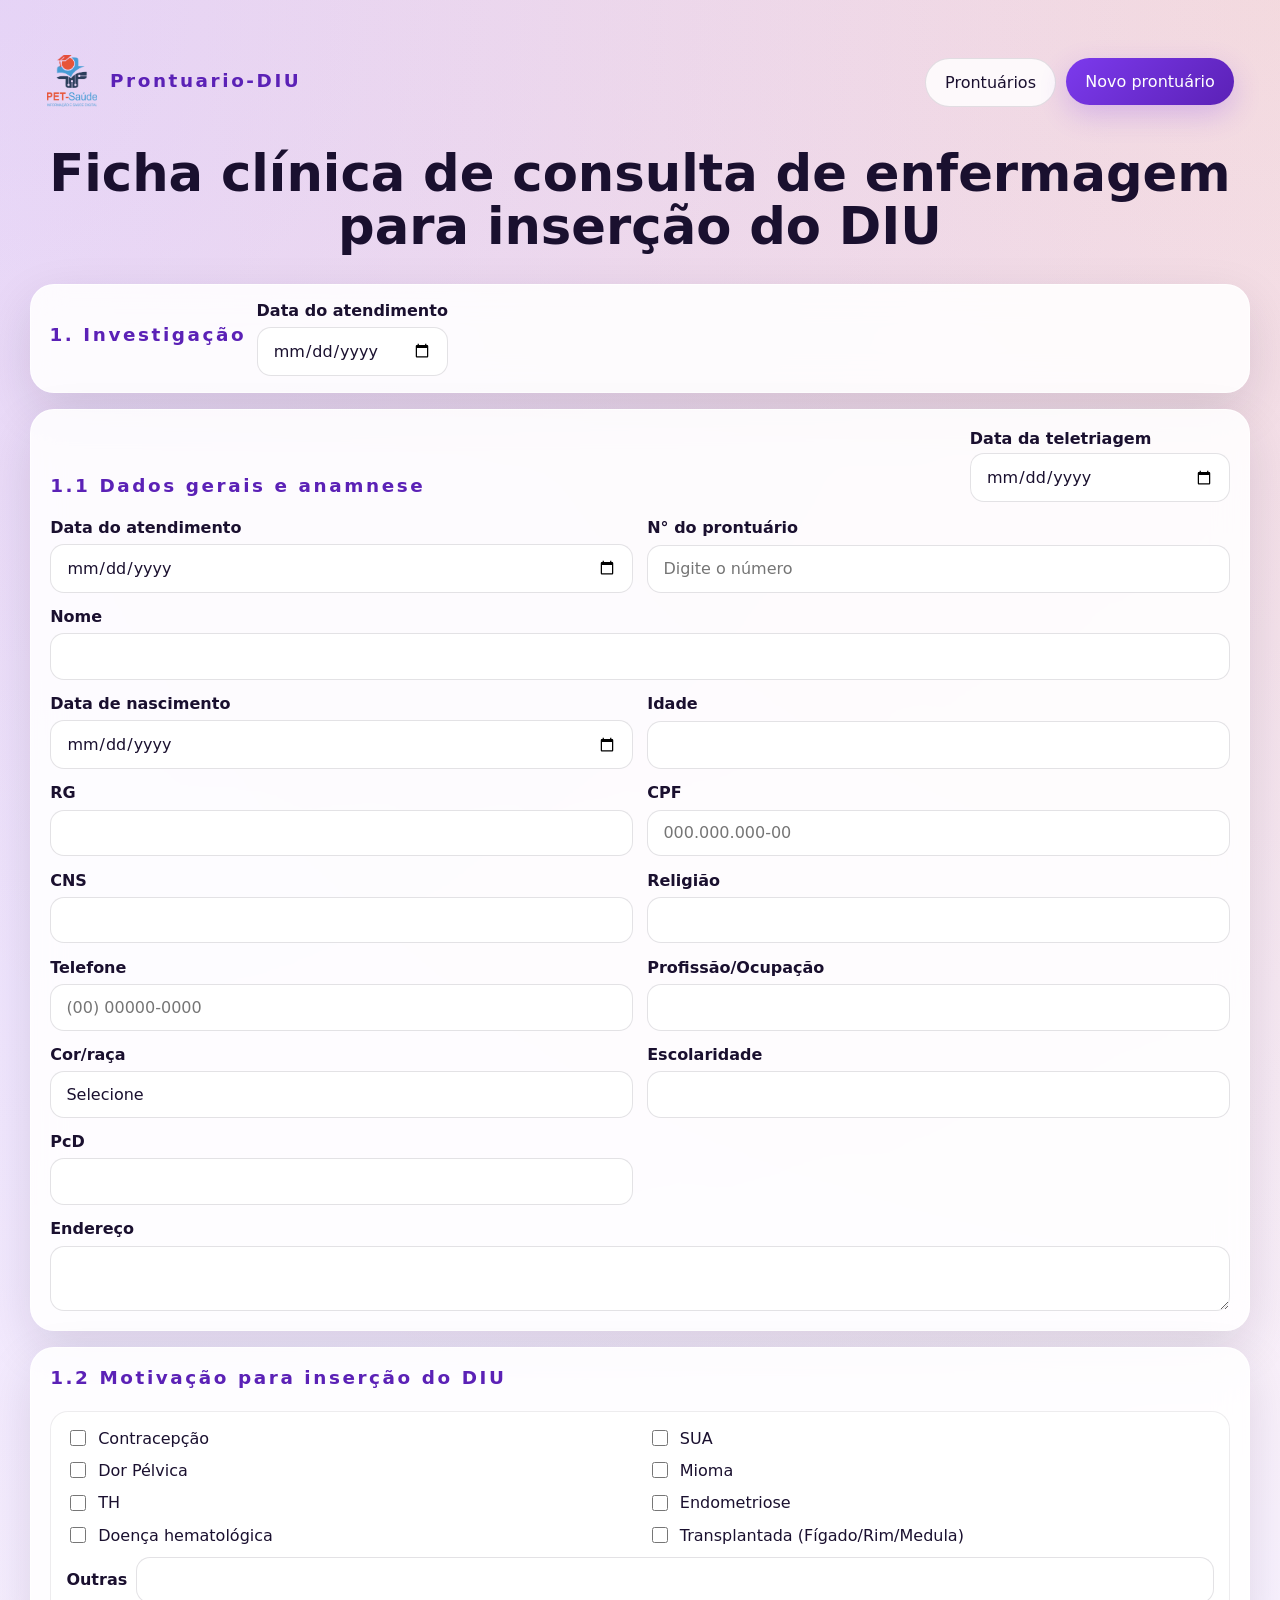
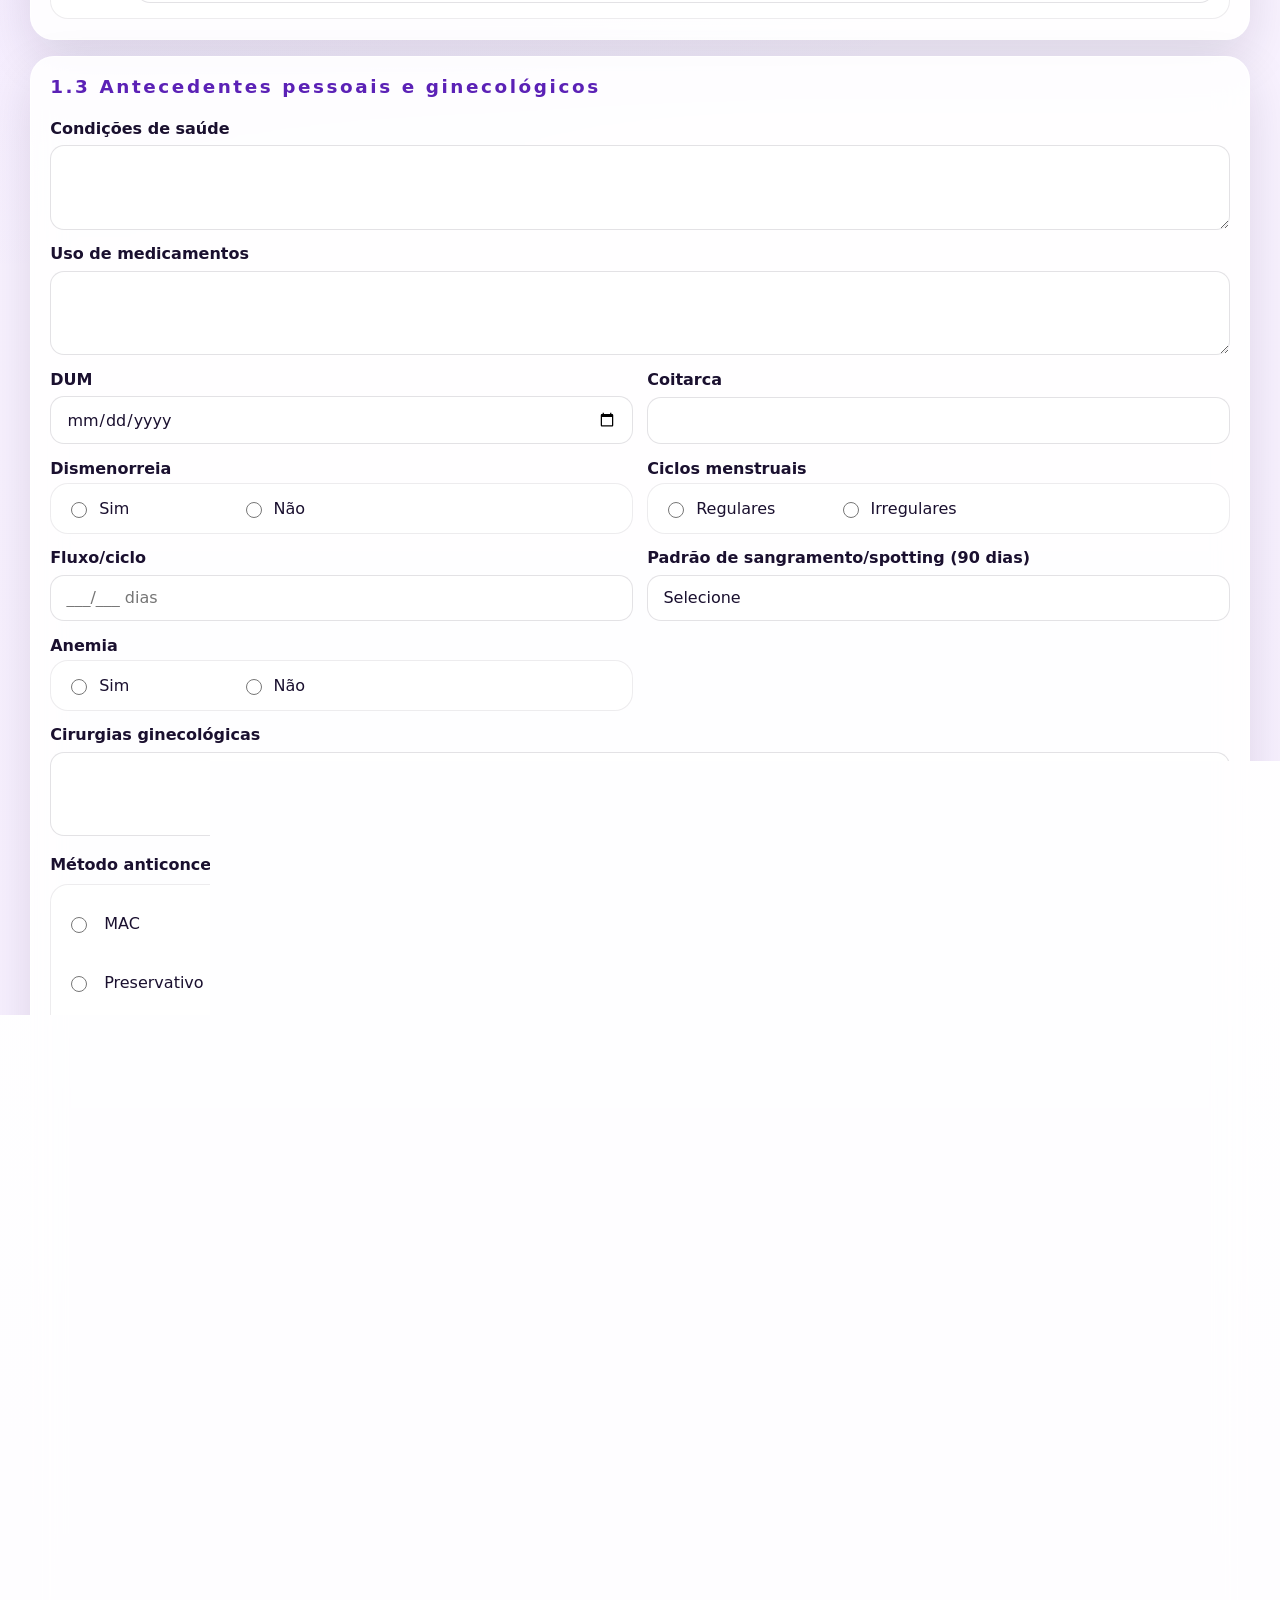
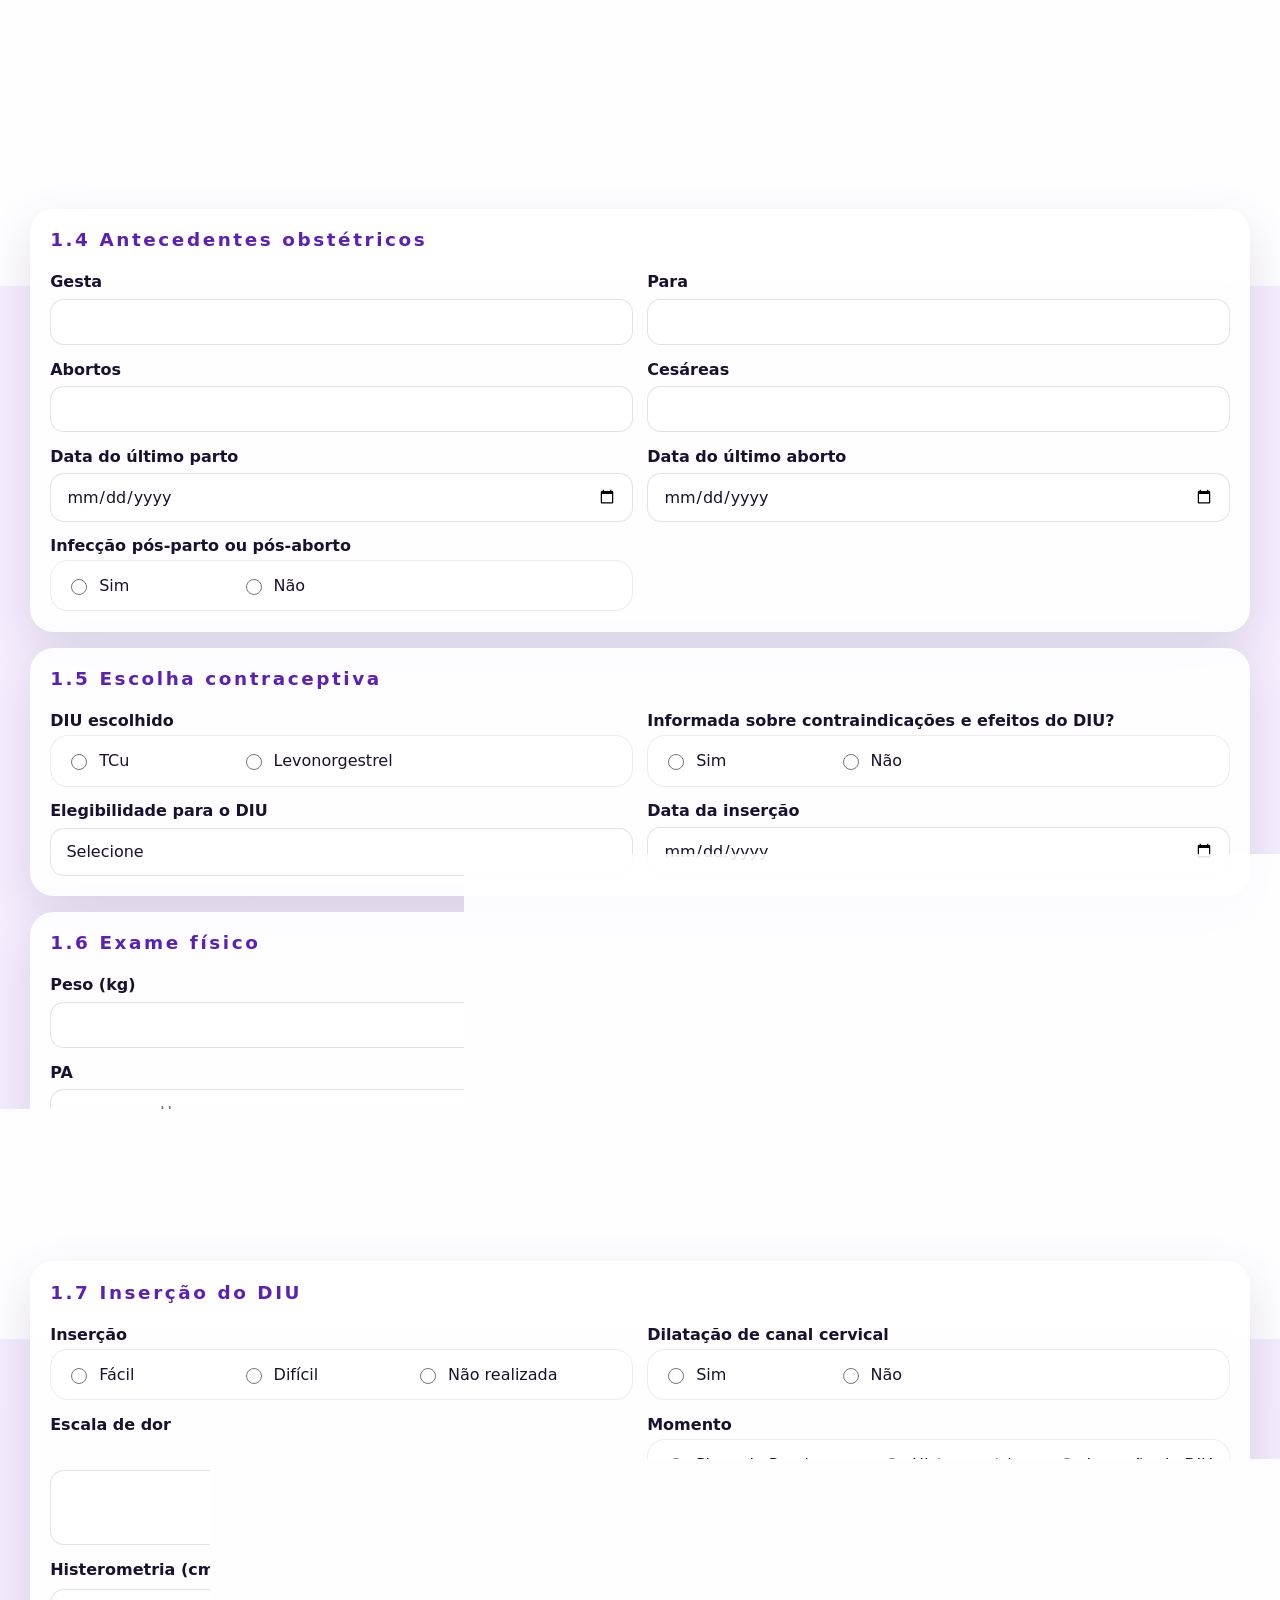
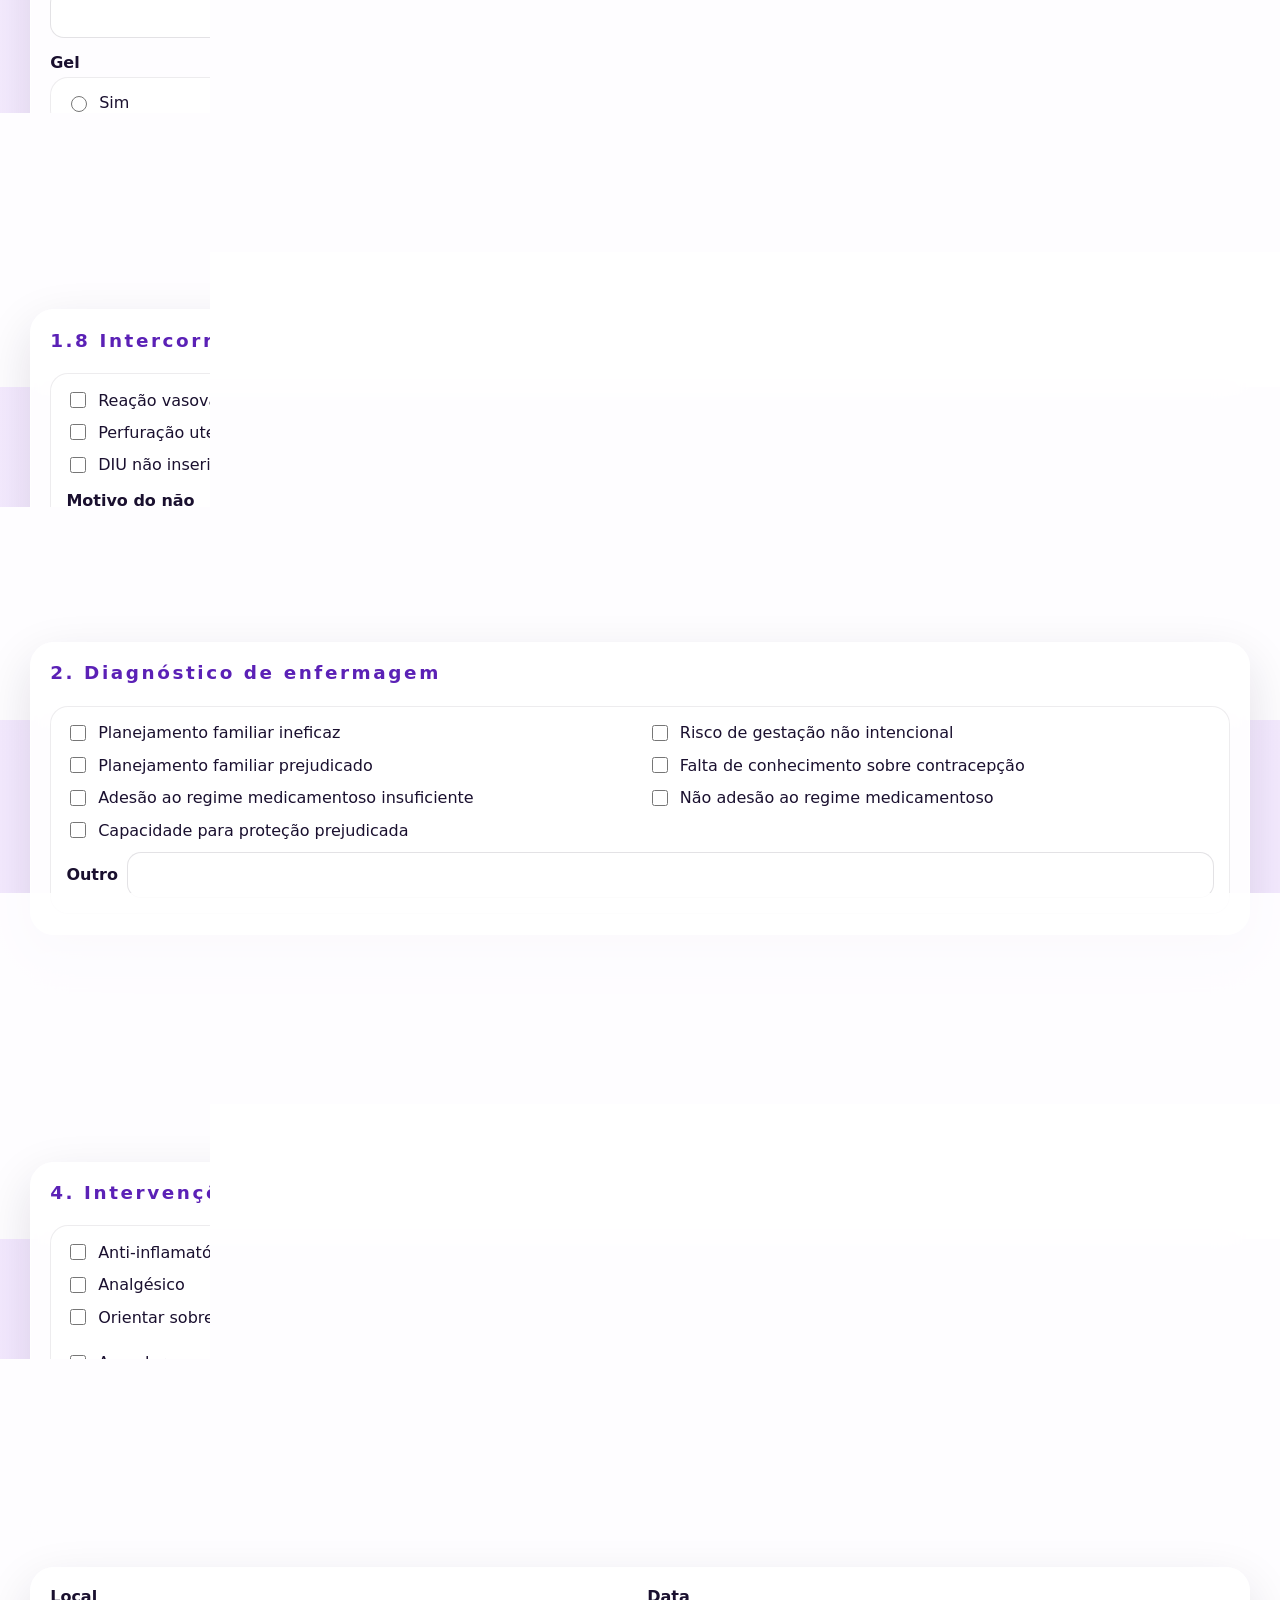
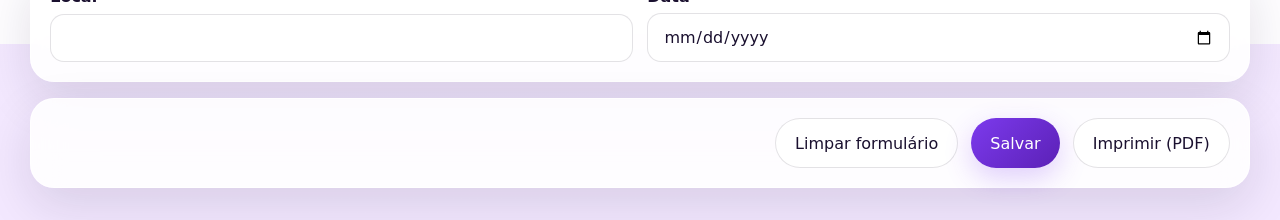
==== index.html @ 95ce276d "ok" ====
<!DOCTYPE html>
<html lang="pt-BR">
<head>
  <meta charset="UTF-8" />
  <meta name="viewport" content="width=device-width, initial-scale=1.0" />
  <meta name="theme-color" content="#7c3aed" />
  <meta name="description" content="PWA para preenchimento da ficha clínica de consulta de enfermagem para inserção do DIU." />
  <link rel="manifest" href="manifest.webmanifest" />
  <link rel="icon" href="icons/icon.png" type="image/png" />
  <link rel="apple-touch-icon" href="icons/icon.png" />
  <link rel="stylesheet" href="styles.css" />
  <title>Prontuario-DIU</title>
</head>
<body>
  <div class="app-shell">
    
    <header class="hero" style="display: block; width: 100%; padding: 2rem 1rem;">
      <div style="display: flex; justify-content: space-between; align-items: center; width: 100%; margin-bottom: 2.5rem;">
        <div style="display: flex; align-items: center; gap: 12px;">
          <img src="icons/LOGO.png" alt="Logo Prontuario-DIU" style="width: 52px; height: 52px; object-fit: contain;" />
          <p class="eyebrow" style="margin: 0;">Prontuario-DIU</p>
        </div>
        <div class="hero-actions utility-actions" style="margin: 0; display: flex; gap: 10px;">
          <a href="records.html" class="secondary" id="recordsBtn">Prontuários</a>
          <button type="button" class="primary" id="newRecordBtn">Novo prontuário</button>
        </div>
      </div>
      
      <h1 style="text-align: center; margin: 0; width: 100%; max-width: none;">Ficha clínica de consulta de enfermagem para inserção do DIU</h1>
    </header>

    <main class="content">
      <section id="formView" class="view">
        <section class="notice">
          <p class="section-kicker">1. Investigação</p>
          <label><strong>Data do atendimento</strong><input type="date" name="attendanceDate" /></label>
        </section>

        <form id="diuForm" class="record-form" autocomplete="off">
        <section class="card">
          <div class="section-head">
            <div>
              <p class="section-kicker">1.1 Dados gerais e anamnese</p>
              <h2></h2>
            </div>
            <div class="inline-field compact">
              <label for="teletriageDate"><strong>Data da teletriagem</strong></label>
              <input type="date" id="teletriageDate" name="teletriageDate" />
            </div>
          </div>

          <div class="grid two-cols">
            <label><strong>Data do atendimento</strong><input type="date" name="attendanceDate" /></label>
            <label><strong>N° do prontuário</strong><input type="text" name="recordNumber" inputmode="numeric" pattern="[0-9]*" placeholder="Digite o número" /></label>
            <label class="span-2"><strong>Nome</strong><input type="text" name="patientName" /></label>
            <label><strong>Data de nascimento</strong><input type="date" name="birthDate" /></label>
            <label><strong>Idade</strong><input type="number" name="age" min="0" /></label>
            <label><strong>RG</strong><input type="text" name="rg" inputmode="numeric" pattern="[0-9]*" /></label>
            <label><strong>CPF</strong><input type="text" name="cpf" inputmode="numeric" autocomplete="off" placeholder="000.000.000-00" /></label>
            <label><strong>CNS</strong><input type="text" name="cns" inputmode="numeric" pattern="[0-9]*" /></label>
            <label><strong>Religião</strong><input type="text" name="religion" /></label>
            <label><strong>Telefone</strong><input type="text" name="phone" inputmode="numeric" autocomplete="off" placeholder="(00) 00000-0000" /></label>
            <label><strong>Profissão/Ocupação</strong><input type="text" name="occupation" /></label>
            <label>
              <strong>Cor/raça</strong>
              <select name="race">
                <option value="">Selecione</option>
                <option value="Preta">Preta</option>
                <option value="Parda">Parda</option>
                <option value="Quilombola">Quilombola</option>
                <option value="Branca">Branca</option>
                <option value="Amarela">Amarela</option>
                <option value="Indígena">Indígena</option>
              </select>
            </label>
            <label><strong>Escolaridade</strong><input type="text" name="education" /></label>
            <label><strong>PcD</strong><input type="text" name="disability" /></label>
            <label class="span-2"><strong>Endereço</strong><textarea name="address" rows="2"></textarea></label>
          </div>
        </section>

        <section class="card">
          <div class="section-head">
            <div>
              <p class="section-kicker">1.2 Motivação para inserção do DIU</p>
              <h2></h2>
            </div>
          </div>
          <div class="check-grid">
            <label><input type="checkbox" name="motivation" value="Contracepção" /> Contracepção</label>
            <label><input type="checkbox" name="motivation" value="SUA" /> SUA</label>
            <label><input type="checkbox" name="motivation" value="Dor Pélvica" /> Dor Pélvica</label>
            <label><input type="checkbox" name="motivation" value="Mioma" /> Mioma</label>
            <label><input type="checkbox" name="motivation" value="TH" /> TH</label>
            <label><input type="checkbox" name="motivation" value="Endometriose" /> Endometriose</label>
            <label><input type="checkbox" name="motivation" value="Doença hematológica" /> Doença hematológica</label>
            <label><input type="checkbox" name="motivation" value="Transplantada" /> Transplantada (Fígado/Rim/Medula)</label>
            <label class="span-2 inline-field"><strong>Outras</strong><input type="text" name="motivationOther" /></label>
          </div>
        </section>

        <section class="card">
          <div class="section-head">
            <div>
              <p class="section-kicker">1.3 Antecedentes pessoais e ginecológicos</p>
              <h2></h2>
            </div>
          </div>

          <div class="grid two-cols">
            <label class="span-2"><strong>Condições de saúde</strong><textarea name="healthConditions" rows="3"></textarea></label>
            <label class="span-2"><strong>Uso de medicamentos</strong><textarea name="medications" rows="3"></textarea></label>
            <label><strong>DUM</strong><input type="date" name="dum" /></label>
            <label><strong>Coitarca</strong><input type="text" name="coitarca" /></label>
            
            <div>
              <strong style="display: block; margin-bottom: 5px;">Dismenorreia</strong>
              <div class="field-group">
                <label><input type="radio" name="dysmenorrhea" value="Sim" /> Sim</label>
                <label><input type="radio" name="dysmenorrhea" value="Não" /> Não</label>
              </div>
            </div>
            
            <div>
              <strong style="display: block; margin-bottom: 5px;">Ciclos menstruais</strong>
              <div class="field-group">
                <label><input type="radio" name="cycles" value="Regulares" /> Regulares</label>
                <label><input type="radio" name="cycles" value="Irregulares" /> Irregulares</label>
              </div>
            </div>
            
            <label><strong>Fluxo/ciclo</strong><input type="text" name="flowCycle" placeholder="___/___ dias" /></label>
            
            <label><strong>Padrão de sangramento/spotting (90 dias)</strong>
              <select name="bleedingPattern">
                <option value="">Selecione</option>
                <option>Amenorreia</option>
                <option>Sangramento infrequente (3 dias)</option>
                <option>Frequência normal (3 a 5 dias)</option>
                <option>Sangramento prolongado (ininterrupto – 14 dias)</option>
              </select>
            </label>
            
            <div>
              <strong style="display: block; margin-bottom: 5px;">Anemia</strong>
              <div class="field-group">
                <label><input type="radio" name="anemia" value="Sim" /> Sim</label>
                <label><input type="radio" name="anemia" value="Não" /> Não</label>
              </div>
            </div>
            
            <label class="span-2"><strong>Cirurgias ginecológicas</strong><textarea name="gynSurgeries" rows="3"></textarea></label>
          </div>

          <div class="grid two-cols spaced-top">
            
            <div class="span-2">
              <strong style="display: block; margin-bottom: 10px;">Método anticoncepcional atual</strong>
              <div class="field-group" style="display: flex; flex-direction: column; gap: 12px; align-items: flex-start;">
                
                <div style="display: flex; align-items: center; gap: 15px; width: 100%;">
                  <label style="display: flex; flex-direction: row; align-items: center; min-width: 150px; margin: 0;"><input type="radio" name="currentMethod" value="MAC" style="margin-right: 8px;" /> MAC</label>
                  <label class="inline-field small" style="margin: 0; display: flex; flex-direction: row; align-items: center; gap: 8px;"><strong>Qual</strong><input type="text" name="currentMethodWhich" /></label>
                </div>
                
                <div style="display: flex; align-items: center; gap: 15px; width: 100%;">
                  <label style="display: flex; flex-direction: row; align-items: center; min-width: 150px; margin: 0;"><input type="radio" name="currentMethod" value="Preservativo" style="margin-right: 8px;" /> Preservativo</label>
                  <label class="inline-field small" style="margin: 0; display: flex; flex-direction: row; align-items: center; gap: 8px;"><strong>Modo</strong><input type="text" name="condomMode" /></label>
                </div>
                
                <label style="display: flex; flex-direction: row; align-items: center; margin: 0;"><input type="radio" name="currentMethod" value="Injetável mensal" style="margin-right: 8px;" /> Injetável mensal</label>
                
                <label style="display: flex; flex-direction: row; align-items: center; margin: 0;"><input type="radio" name="currentMethod" value="Injetável trimestral" style="margin-right: 8px;" /> Injetável trimestral</label>
                
                <label style="display: flex; flex-direction: row; align-items: center; margin: 0;"><input type="radio" name="currentMethod" value="LAM" style="margin-right: 8px;" /> LAM</label>
                
                <div style="display: flex; align-items: center; gap: 15px; width: 100%; margin-top: 4px;">
                  <strong style="min-width: 150px;">Outro</strong>
                  <input type="text" name="currentMethodOther" style="max-width: 300px; flex: 1;" />
                </div>
              </div>
            </div>
            
            <div>
              <strong style="display: block; margin-bottom: 5px;">Parcerias sexuais recentes (3 meses)</strong>
              <div class="field-group">
                <label><input type="radio" name="recentPartners" value="Sim" /> Sim</label>
                <label><input type="radio" name="recentPartners" value="Não" /> Não</label>
              </div>
            </div>
            
            <div>
              <strong style="display: block; margin-bottom: 5px;">História de IST</strong>
              <div class="field-group">
                <label><input type="radio" name="stiHistory" value="Sim" /> Sim</label>
                <label><input type="radio" name="stiHistory" value="Não" /> Não</label>
              </div>
            </div>
            
            <div>
              <strong style="display: block; margin-bottom: 5px;">IST ativa</strong>
              <div class="field-group">
                <label><input type="radio" name="activeSti" value="Sim" /> Sim</label>
                <label><input type="radio" name="activeSti" value="Não" /> Não</label>
              </div>
            </div>
            
            <div>
              <strong style="display: block; margin-bottom: 5px;">Alto risco de IST</strong>
              <div class="field-group">
                <label><input type="radio" name="highStiRisk" value="Sim" /> Sim</label>
                <label><input type="radio" name="highStiRisk" value="Não" /> Não</label>
              </div>
            </div>
            
            <div>
              <strong style="display: block; margin-bottom: 5px;">HIV/AIDS</strong>
              <div class="field-group">
                <label><input type="radio" name="hiv" value="Sim" /> Sim</label>
                <label><input type="radio" name="hiv" value="Não" /> Não</label>
              </div>
            </div>
            
            <!-- Antirretroviral unificado em um único field-group -->
            <div class="span-2">
              <strong style="display: block; margin-bottom: 5px;">Antirretroviral</strong>
              <div class="field-group" style="display: flex; flex-direction: column; gap: 10px; align-items: flex-start;">
                <div style="display: flex; gap: 15px;">
                  <label><input type="radio" name="antiretroviral" value="Sim" /> Sim</label>
                  <label><input type="radio" name="antiretroviral" value="Não" /> Não</label>
                </div>
                <label style="width: 100%; margin: 0;">
                  <strong style="display: block; margin-bottom: 5px;">Se uso de antirretroviral, qual?</strong>
                  <input type="text" name="antiretroviralWhich" style="width: 100%;" />
                </label>
              </div>
            </div>
            
            <div>
              <strong style="display: block; margin-bottom: 5px;">DIPA nos últimos 3 meses</strong>
              <div class="field-group">
                <label><input type="radio" name="dipa" value="Sim" /> Sim</label>
                <label><input type="radio" name="dipa" value="Não" /> Não</label>
              </div>
            </div>
            
            <div>
              <strong style="display: block; margin-bottom: 5px;">Miomatose uterina volumosa</strong>
              <div class="field-group">
                <label><input type="radio" name="largeMyoma" value="Sim" /> Sim</label>
                <label><input type="radio" name="largeMyoma" value="Não" /> Não</label>
              </div>
            </div>
            
            <div>
              <strong style="display: block; margin-bottom: 5px;">Câncer cervical</strong>
              <div class="field-group">
                <label><input type="radio" name="cervicalCancer" value="Sim" /> Sim</label>
                <label><input type="radio" name="cervicalCancer" value="Não" /> Não</label>
              </div>
            </div>
            
            <label><strong>Última C.O.</strong><input type="date" name="lastCo" /></label>
          </div>
        </section>

        <section class="card">
          <div class="section-head">
            <div>
              <p class="section-kicker">1.4 Antecedentes obstétricos</p>
              <h2></h2>
            </div>
          </div>
          <div class="grid two-cols">
            <label><strong>Gesta</strong><input type="text" name="gesta" /></label>
            <label><strong>Para</strong><input type="text" name="para" /></label>
            <label><strong>Abortos</strong><input type="text" name="abortions" /></label>
            <label><strong>Cesáreas</strong><input type="text" name="cesareans" /></label>
            <label><strong>Data do último parto</strong><input type="date" name="lastBirthDate" /></label>
            <label><strong>Data do último aborto</strong><input type="date" name="lastAbortionDate" /></label>
            
            <div>
              <strong style="display: block; margin-bottom: 5px;">Infecção pós-parto ou pós-aborto</strong>
              <div class="field-group">
                <label><input type="radio" name="postInfection" value="Sim" /> Sim</label>
                <label><input type="radio" name="postInfection" value="Não" /> Não</label>
              </div>
            </div>
          </div>
        </section>

        <section class="card">
          <div class="section-head">
            <div>
              <p class="section-kicker">1.5 Escolha contraceptiva</p>
              <h2></h2>
            </div>
          </div>
          <div class="grid two-cols">
            <div>
              <strong style="display: block; margin-bottom: 5px;">DIU escolhido</strong>
              <div class="field-group">
                <label><input type="radio" name="chosenIud" value="Tcu" /> TCu</label>
                <label><input type="radio" name="chosenIud" value="Levonorgestrel" /> Levonorgestrel</label>
              </div>
            </div>
            
            <div>
              <strong style="display: block; margin-bottom: 5px;">Informada sobre contraindicações e efeitos do DIU?</strong>
              <div class="field-group">
                <label><input type="radio" name="informed" value="Sim" /> Sim</label>
                <label><input type="radio" name="informed" value="Não" /> Não</label>
              </div>
            </div>
            
            <label>
              <strong>Elegibilidade para o DIU</strong>
              <select name="eligibility">
                <option value="">Selecione</option>
                <option value="1">1</option>
                <option value="2">2</option>
                <option value="3">3</option>
                <option value="4">4</option>
              </select>
            </label>
            <label><strong>Data da inserção</strong><input type="date" name="insertionDate" /></label>
          </div>
        </section>

        <section class="card">
          <div class="section-head">
            <div>
              <p class="section-kicker">1.6 Exame físico</p>
              <h2></h2>
            </div>
          </div>
          <div class="grid two-cols">
            <label><strong>Peso (kg)</strong><input type="number" step="0.1" name="weight" /></label>
            <label><strong>Altura (cm)</strong><input type="number" step="0.1" name="height" /></label>
            <label><strong>PA</strong><input type="text" name="bloodPressure" placeholder="___x___ mmHg" /></label>
            <label><strong>IMC</strong><input type="text" name="bmi" /></label>
            
            <div>
              <strong style="display: block; margin-bottom: 5px;">Exame pélvico</strong>
              <div class="field-group">
                <label><input type="radio" name="pelvicExam" value="Normal" /> Normal</label>
                <label><input type="radio" name="pelvicExam" value="Anormal" /> Anormal</label>
              </div>
            </div>
            
            <div>
              <strong style="display: block; margin-bottom: 5px;">Cervicite purulenta</strong>
              <div class="field-group">
                <label><input type="radio" name="purulentCervicitis" value="Sim" /> Sim</label>
                <label><input type="radio" name="purulentCervicitis" value="Não" /> Não</label>
              </div>
            </div>
          </div>
        </section>

        <section class="card">
          <div class="section-head">
            <div>
              <p class="section-kicker">1.7 Inserção do DIU</p>
              <h2></h2>
            </div>
          </div>
          <div class="grid two-cols">
            <div>
              <strong style="display: block; margin-bottom: 5px;">Inserção</strong>
              <div class="field-group">
                <label><input type="radio" name="insertionType" value="Fácil" /> Fácil</label>
                <label><input type="radio" name="insertionType" value="Difícil" /> Difícil</label>
                <label><input type="radio" name="insertionType" value="Não Realizada" /> Não realizada</label>
              </div>
            </div>
            
            <div>
              <strong style="display: block; margin-bottom: 5px;">Dilatação de canal cervical</strong>
              <div class="field-group">
                <label><input type="radio" name="cervicalDilation" value="Sim" /> Sim</label>
                <label><input type="radio" name="cervicalDilation" value="Não" /> Não</label>
              </div>
            </div>
            
            <label><strong>Escala de dor</strong><input type="text" name="painScale" /></label>
            
            <div>
              <strong style="display: block; margin-bottom: 5px;">Momento</strong>
              <div class="field-group" style="flex-wrap: wrap;">
                <label><input type="radio" name="moment" value="Pinça de Pozzi" /> Pinça de Pozzi</label>
                <label><input type="radio" name="moment" value="Histerometria" /> Histerometria</label>
                <label><input type="radio" name="moment" value="Inserção de DIU" /> Inserção de DIU</label>
                <label class="inline-field small"><strong>Outro</strong><input type="text" name="momentOther" /></label>
              </div>
            </div>
            
            <label><strong>Histerometria (cm)</strong><input type="text" name="hysterometry" /></label>
            
            <div>
              <strong style="display: block; margin-bottom: 5px;">Uso de analgesia</strong>
              <div class="field-group">
                <label><input type="checkbox" name="analgesiaGel" /> Gel</label>
                <label><input type="checkbox" name="analgesiaSpray" /> Spray</label>
                <label><input type="checkbox" name="analgesiaInjectable" /> Injetável</label>
              </div>
            </div>
            
            <div>
              <strong style="display: block; margin-bottom: 5px;">Gel</strong>
              <div class="field-group">
                <label><input type="radio" name="gelUsed" value="Sim" /> Sim</label>
                <label><input type="radio" name="gelUsed" value="Não" /> Não</label>
              </div>
            </div>
            
            <div>
              <strong style="display: block; margin-bottom: 5px;">Spray</strong>
              <div class="field-group">
                <label><input type="radio" name="sprayUsed" value="Sim" /> Sim</label>
                <label><input type="radio" name="sprayUsed" value="Não" /> Não</label>
              </div>
            </div>
            
            <div>
              <strong style="display: block; margin-bottom: 5px;">Injetável</strong>
              <div class="field-group">
                <label><input type="radio" name="injectableUsed" value="Sim" /> Sim</label>
                <label><input type="radio" name="injectableUsed" value="Não" /> Não</label>
              </div>
            </div>
            
            <div>
              <strong style="display: block; margin-bottom: 5px;">Posição do útero</strong>
              <div class="field-group" style="flex-wrap: wrap;">
                <label><input type="radio" name="uterusPosition" value="AVF" /> AVF</label>
                <label><input type="radio" name="uterusPosition" value="RVF" /> RVF</label>
                <label><input type="radio" name="uterusPosition" value="Outro" /> Outro</label>
                <label class="inline-field small"><strong>Especificar</strong><input type="text" name="uterusPositionOther" /></label>
              </div>
            </div>
          </div>
        </section>

        <section class="card">
          <div class="section-head">
            <div>
              <p class="section-kicker">1.8 Intercorrências</p>
              <h2></h2>
            </div>
          </div>
          <div class="check-grid">
            <label><input type="checkbox" name="intercurrences" value="Reação vasovagal" /> Reação vasovagal</label>
            <label><input type="checkbox" name="intercurrences" value="Cólicas/dor exacerbada" /> Cólicas/dor exacerbada</label>
            <label><input type="checkbox" name="intercurrences" value="Perfuração uterina" /> Perfuração uterina</label>
            <label><input type="checkbox" name="intercurrences" value="Sangramento importante" /> Sangramento importante</label>
            <label><input type="checkbox" name="intercurrences" value="DIU não inserido" /> DIU não inserido</label>
            <label><input type="checkbox" name="intercurrences" value="Sem intercorrências" /> Sem intercorrências</label>
            <label class="span-2 inline-field"><strong>Motivo do não inserido</strong><input type="text" name="notInsertedReason" /></label>
            <label class="span-2 inline-field"><strong>Outras</strong><input type="text" name="otherIntercurrences" /></label>
          </div>
        </section>

        <section class="card">
          <div class="section-head">
            <div>
              <p class="section-kicker">2. Diagnóstico de enfermagem</p>
              <h2></h2>
            </div>
          </div>
          <div class="check-grid">
            <label><input type="checkbox" name="diagnosis" value="Planejamento familiar ineficaz" /> Planejamento familiar ineficaz</label>
            <label><input type="checkbox" name="diagnosis" value="Risco de gestação não intencional" /> Risco de gestação não intencional</label>
            <label><input type="checkbox" name="diagnosis" value="Planejamento familiar prejudicado" /> Planejamento familiar prejudicado</label>
            <label><input type="checkbox" name="diagnosis" value="Falta de conhecimento sobre contracepção" /> Falta de conhecimento sobre contracepção</label>
            <label><input type="checkbox" name="diagnosis" value="Adesão ao regime medicamentoso insuficiente" /> Adesão ao regime medicamentoso insuficiente</label>
            <label><input type="checkbox" name="diagnosis" value="Não adesão ao regime medicamentoso" /> Não adesão ao regime medicamentoso</label>
            <label class="span-2"><input type="checkbox" name="diagnosis" value="Capacidade para proteção prejudicada" /> Capacidade para proteção prejudicada</label>
            <label class="span-2 inline-field"><strong>Outro</strong><input type="text" name="diagnosisOther" /></label>
          </div>
        </section>

        <section class="card">
          <div class="section-head">
            <div>
              <p class="section-kicker">3. Resultados</p>
              <h2></h2>
            </div>
          </div>
          <div class="check-grid">
            <label class="span-2"><input type="checkbox" name="results" value="Manejo adequado do método contraceptivo escolhido" /> Manejo adequado do método contraceptivo escolhido</label>
            <label class="span-2 inline-field"><strong>Outro</strong><input type="text" name="resultsOther" /></label>
          </div>
        </section>

        <section class="card">
          <div class="section-head">
            <div>
              <p class="section-kicker">4. Intervenções</p>
              <h2></h2>
            </div>
          </div>
          <div class="check-grid">
            <label><input type="checkbox" name="interventions" value="Anti-inflamatório não-hormonal" /> Anti-inflamatório não-hormonal</label>
            <label><input type="checkbox" name="interventions" value="USG (40 dias)" /> USG (40 dias)</label>
            <label><input type="checkbox" name="interventions" value="Analgésico" /> Analgésico</label>
            <label><input type="checkbox" name="interventions" value="Calor local" /> Calor local</label>
            <label class="span-2"><input type="checkbox" name="interventions" value="Orientar sobre os métodos contraceptivos disponíveis e indicados" /> Orientar sobre os métodos contraceptivos disponíveis e indicados</label>
            <label><input type="checkbox" name="interventions" value="Agendar consulta de acompanhamento" /> Agendar consulta de acompanhamento</label>
            <label class="inline-field"><strong>Data do acompanhamento</strong><input type="date" name="followUpDate" /></label>
            <label class="span-2"><input type="checkbox" name="interventions" value="Apoiar o processo de tomada de decisão quanto ao método escolhido" /> Apoiar o processo de tomada de decisão quanto ao método escolhido</label>
            <label class="span-2 inline-field"><strong>Outras</strong><textarea name="interventionsOther" rows="3"></textarea></label>
          </div>
        </section>

        <section class="card">
          <div class="grid two-cols">
            <label><strong>Local</strong><input type="text" name="location" /></label>
            <label><strong>Data</strong><input type="date" name="documentDate" /></label>
          </div>
        </section>

        <section class="form-actions card">
          <button type="button" class="secondary" id="clearBtn" onclick="window.prontDiuApp.clearForm(event)">Limpar formulário</button>
          <button type="submit" class="primary" id="saveBtn">Salvar</button>
          <button type="button" class="secondary" id="printBtn" onclick="window.prontDiuApp.printForm(event)">Imprimir (PDF)</button>
        </section>

        </form>
      </section>
    </main>
  </div>

  <template id="toastTemplate">
    <div class="toast"></div>
  </template>

  <script src="app.js" type="module"></script>
</body>
</html>
---- styles.css ----
:root {
  color-scheme: light;
  --bg: #f5f3ff; /* Lilás bem clarinho para o fundo geral */
  --surface: rgba(255, 255, 255, 0.88);
  --surface-strong: #ffffff;
  --text: #1a102f; /* Roxo escuro quase preto */
  --muted: #6c5f78; /* Cinza arroxeado */
  --border: rgba(26, 16, 47, 0.12); /* Bordas com tom roxo sutil */
  --primary: #7c3aed; /* Roxo vibrante (antigo verde primary) */
  --primary-strong: #5b21b6; /* Roxo escuro (antigo verde primary-strong) */
  --accent: #f97316;
  --shadow: 0 18px 50px rgba(26, 16, 47, 0.12);
  --radius: 24px;
  --radius-sm: 16px;
  --focus: 0 0 0 4px rgba(124, 58, 237, 0.16); /* Foco roxo translúcido */
}

* {
  box-sizing: border-box;
}

html {
  scroll-behavior: smooth;
}

body {
  margin: 0;
  font-family: Inter, "Segoe UI", system-ui, -apple-system, sans-serif;
  color: var(--text);
  background:
    radial-gradient(circle at top left, rgba(124, 58, 237, 0.16), transparent 28%), /* Gradiente em roxo */
    radial-gradient(circle at top right, rgba(249, 115, 22, 0.14), transparent 24%),
    linear-gradient(180deg, #faf5ff 0%, #f3e8ff 100%); /* Tons lilás e violeta claro no fundo */
  min-height: 100vh;
}

button,
input,
textarea,
select {
  font: inherit;
}

button {
  border: 0;
  border-radius: 999px;
  padding: 0.9rem 1.2rem;
  cursor: pointer;
  transition: transform 160ms ease, box-shadow 160ms ease, background 160ms ease;
}

button:hover {
  transform: translateY(-1px);
}

button:focus-visible,
input:focus-visible,
textarea:focus-visible,
select:focus-visible {
  outline: none;
  box-shadow: var(--focus);
}

input,
textarea,
select {
  width: 100%;
  border: 1px solid var(--border);
  border-radius: 14px;
  background: rgba(255, 255, 255, 0.95);
  color: var(--text);
  padding: 0.8rem 0.95rem;
  transition: border-color 160ms ease, box-shadow 160ms ease;
}

input[type="checkbox"],
input[type="radio"] {
  width: 1rem;
  height: 1rem;
  padding: 0;
  border-radius: 4px;
  accent-color: var(--primary); /* Checkboxes e Radios ficam roxos automaticamente */
}

textarea {
  resize: vertical;
  min-height: 3.5rem;
}

select {
  appearance: none;
}

.app-shell {
  width: min(1220px, calc(100% - 2rem));
  margin: 0 auto;
  padding: 1.4rem 0 2rem;
}

.hero {
  display: grid;
  grid-template-columns: minmax(0, 1fr) auto;
  gap: 1rem;
  align-items: stretch;
  padding: 1rem 0 1.2rem;
}

.eyebrow,
.section-kicker {
  /* text-transform: uppercase; */
  letter-spacing: 0.14em;
  font-size: 1.15rem;
  color: var(--primary-strong);
  font-weight: 700;
  margin: 0 0 0.4rem;
}

h1,
h2,
h3,
p {
  margin: 0;
}

h1 {
  font-size: clamp(2rem, 4vw, 3.6rem);
  line-height: 1.02;
  max-width: 12ch;
}

.lead {
  margin-top: 0.95rem;
  max-width: 62ch;
  color: var(--muted);
  font-size: 1.03rem;
  line-height: 1.6;
}

.card,
.notice {
  background: var(--surface);
  backdrop-filter: blur(16px);
  border: 1px solid rgba(255, 255, 255, 0.7);
  box-shadow: var(--shadow);
}

.hero-actions {
  display: flex;
  gap: 0.8rem;
  flex-wrap: wrap;
  align-items: flex-start;
  justify-content: flex-end;
}

.utility-actions {
  align-self: start;
  justify-self: end;
  padding-top: 0.2rem;
}

.primary,
.secondary {
  display: inline-flex;
  align-items: center;
  justify-content: center;
  gap: 0.4rem;
  padding: 0.9rem 1.2rem;
  border-radius: 999px;
  text-decoration: none;
  cursor: pointer;
}

.primary {
  background: linear-gradient(135deg, var(--primary), var(--primary-strong));
  color: white;
  box-shadow: 0 10px 28px rgba(124, 58, 237, 0.24); /* Sombra roxa sutil */
}

.secondary {
  background: rgba(255, 255, 255, 0.84);
  color: var(--text);
  border: 1px solid rgba(26, 16, 47, 0.12);
}

/* Apply hover transform to anchor-styled buttons too */
.primary:hover,
.secondary:hover,
button.primary:hover,
button.secondary:hover {
  transform: translateY(-1px);
}

.content {
  display: grid;
  gap: 1rem;
}

.view {
  display: grid;
  gap: 1rem;
}

.notice,
.card {
  border-radius: var(--radius);
}

.notice {
  padding: 1rem 1.15rem;
  display: flex;
  gap: 0.65rem;
  align-items: center;
  color: var(--muted);
}

.notice strong {
  color: var(--text);
}

.record-form {
  display: grid;
  gap: 1rem;
}

.card {
  padding: 1.2rem;
  display: grid;
  gap: 1rem;
}

.section-head {
  display: flex;
  justify-content: space-between;
  align-items: end;
  gap: 1rem;
  flex-wrap: wrap;
}

.section-head h2,
.card h3 {
  font-size: 1.15rem;
}

.grid {
  display: grid;
  gap: 0.9rem;
}

.two-cols {
  grid-template-columns: repeat(2, minmax(0, 1fr));
}

.span-2 {
  grid-column: span 2;
}

label,
.field-group {
  display: grid;
  gap: 0.45rem;
  color: var(--text);
}

label > span,
.field-group > span {
  font-weight: 600;
}

.field-group,
.check-grid,
.check-list {
  padding: 0.95rem;
  border: 1px solid rgba(26, 16, 47, 0.08);
  border-radius: 18px;
  background: rgba(255, 255, 255, 0.7);
}

.field-group {
  grid-template-columns: repeat(auto-fit, minmax(160px, max-content));
  align-items: center;
  gap: 0.55rem 0.9rem;
}

.check-grid {
  display: grid;
  grid-template-columns: repeat(2, minmax(0, 1fr));
  gap: 0.65rem 1rem;
}

.check-list {
  display: grid;
  gap: 0.7rem;
}

.check-grid label,
.check-list label,
.field-group label {
  display: flex;
  align-items: center;
  gap: 0.55rem;
  font-weight: 500;
}

.inline-field {
  display: grid;
  gap: 0.35rem;
  align-items: center;
}

.inline-field.small {
  grid-template-columns: 130px minmax(0, 1fr);
}

.compact {
  min-width: min(100%, 260px);
}

.spaced-top {
  margin-top: 0.2rem;
}

.spaced-top-sm {
  margin-top: 1rem;
}

.form-actions {
  display: flex;
  gap: 0.8rem;
  flex-wrap: wrap;
  justify-content: flex-end;
}

.records-view {
  min-height: 40vh;
}

.records-header {
  display: flex;
  justify-content: space-between;
  align-items: end;
  gap: 1rem;
}

.records-lead {
  max-width: 56ch;
  margin-top: 0.55rem;
}

.records-summary {
  display: grid;
  justify-items: end;
  gap: 0.2rem;
  color: var(--muted);
  min-width: 8rem;
}

.records-summary strong {
  font-size: clamp(2rem, 5vw, 3rem);
  line-height: 1;
  color: var(--primary-strong);
}

.records-summary span {
  font-size: 0.9rem;
}

.records-list {
  display: grid;
  gap: 0.9rem;
}

.record-card {
  display: grid;
  grid-template-columns: minmax(0, 1fr) auto;
  gap: 1rem;
  padding: 1.1rem 1.15rem;
  border-radius: var(--radius-sm);
  border: 1px solid rgba(26, 16, 47, 0.09);
  background: rgba(255, 255, 255, 0.86);
  box-shadow: 0 10px 30px rgba(26, 16, 47, 0.08);
}

.record-card-content {
  display: grid;
  gap: 0.35rem;
}

.record-card h3 {
  font-size: 1.05rem;
}

.record-card-meta,
.record-card-secondary {
  color: var(--muted);
  line-height: 1.45;
}

.record-card-actions {
  display: flex;
  align-items: center;
}

.record-card-actions .secondary {
  white-space: nowrap;
}

.records-empty {
  justify-content: space-between;
}

.toast {
  position: fixed;
  bottom: 1rem;
  right: 1rem;
  background: rgba(26, 16, 47, 0.96); /* Toast com base roxa bem escura */
  color: white;
  padding: 0.95rem 1.1rem;
  border-radius: 16px;
  box-shadow: 0 16px 42px rgba(26, 16, 47, 0.24);
  opacity: 0;
  transform: translateY(10px);
  pointer-events: none;
  transition: opacity 180ms ease, transform 180ms ease;
}

.toast.show {
  opacity: 1;
  transform: translateY(0);
}

@media (max-width: 980px) {
  .hero {
    grid-template-columns: 1fr;
  }

  .utility-actions {
    justify-self: start;
  }

  .records-header,
  .record-card {
    grid-template-columns: 1fr;
  }

  .records-summary {
    justify-items: start;
  }

  .record-card-actions {
    justify-content: flex-start;
  }
}

@media (max-width: 740px) {
  .app-shell {
    width: min(100% - 1rem, 100%);
    padding-top: 0.5rem;
  }

  .two-cols,
  .check-grid {
    grid-template-columns: 1fr;
  }

  .span-2 {
    grid-column: auto;
  }

  .inline-field.small {
    grid-template-columns: 1fr;
  }

  .hero-card,
  .card,
  .notice {
    border-radius: 20px;
  }

  .records-header {
    align-items: start;
  }

  .hero-actions,
  .form-actions {
    flex-direction: column;
  }

  .hero-actions button,
  .form-actions button {
    width: 100%;
  }
}

@media print {
  body {
    background: white;
  }

  .utility-actions,
  .notice,
  .form-actions,
  .records-view,
  .toast {
    display: none !important;
  }

  .app-shell {
    width: 100%;
    padding: 0;
  }

  .card {
    box-shadow: none;
    border: 1px solid #d8b4fe; /* Borda lilás sutil no papel de impressão */
    page-break-inside: auto;
    break-inside: auto;
  }

  input,
  textarea,
  select {
    border-color: #a78bfa; /* Tom roxo/lilás para os inputs na impressão */
    background: white;
  }

  * {
    page-break-inside: auto !important;
    break-inside: auto !important;
  }

  html,
  body {
    page-break-after: avoid;
    page-break-before: avoid;
  }
}
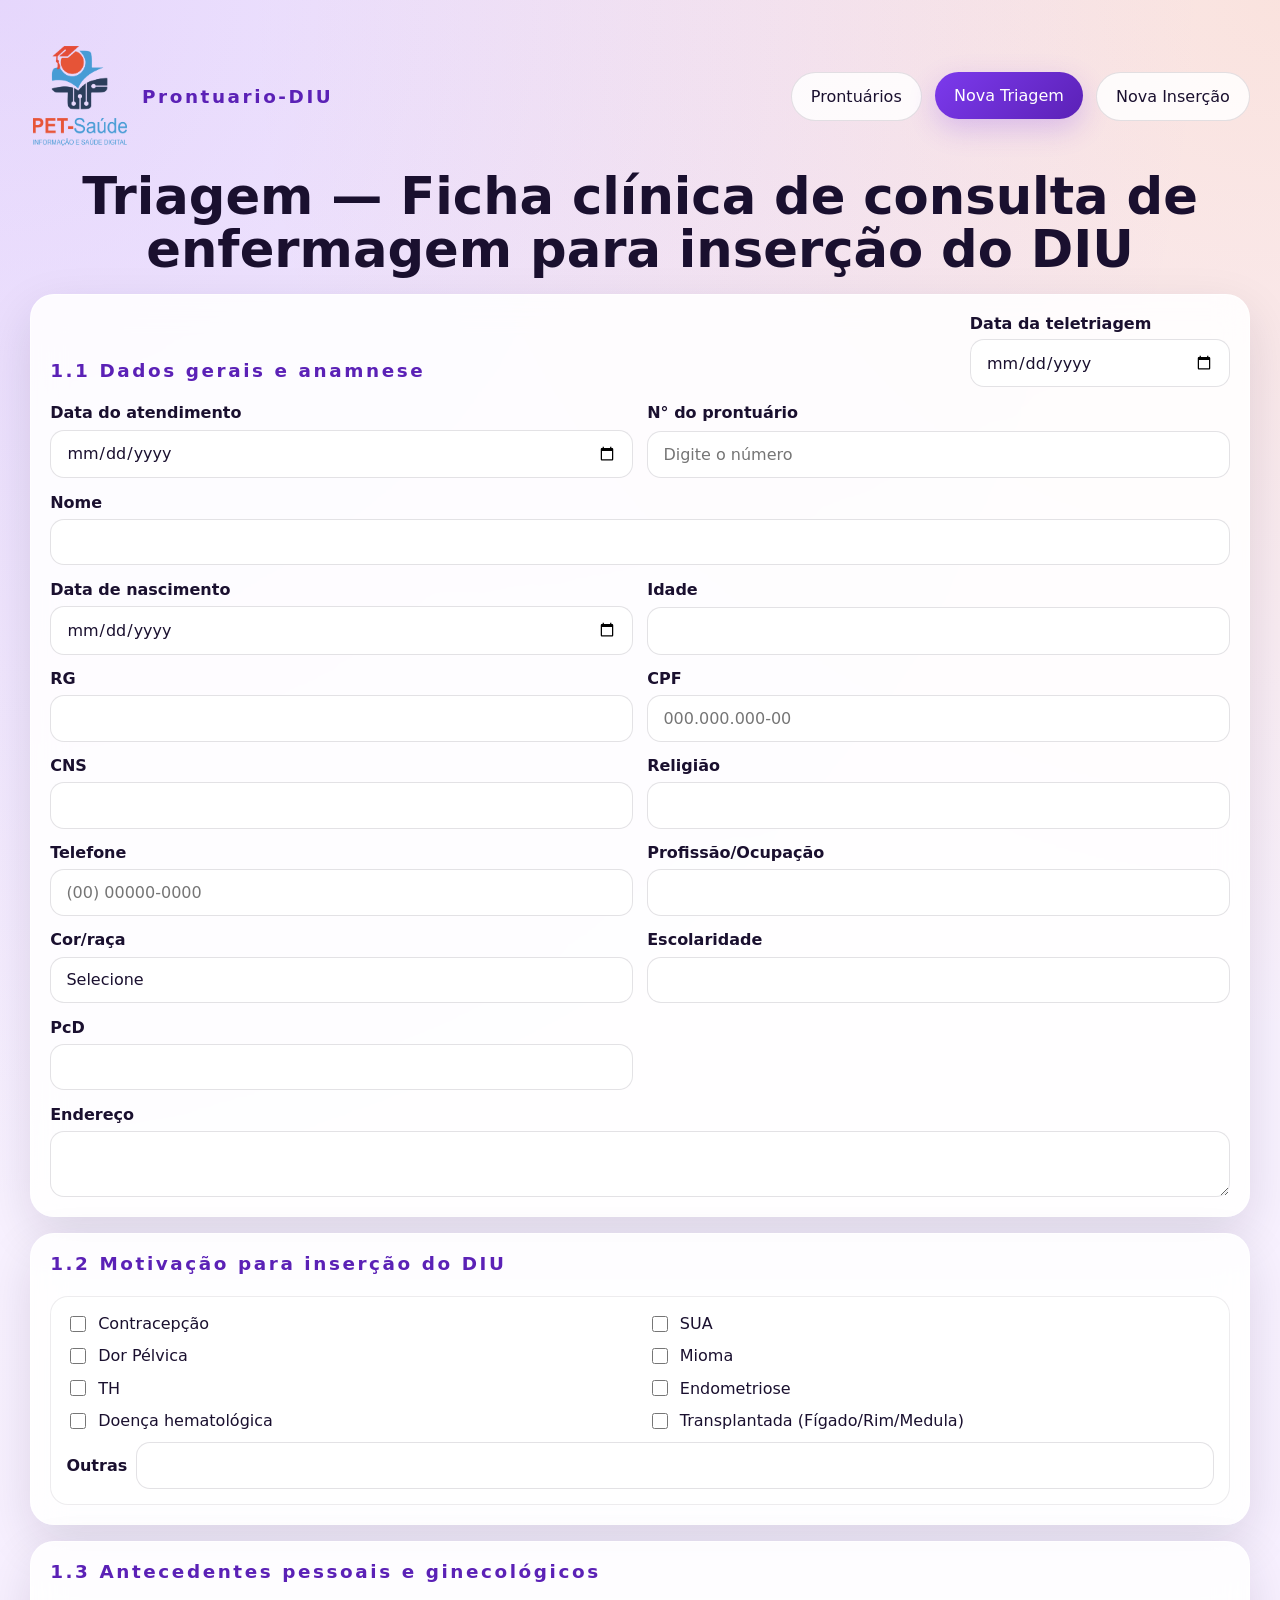
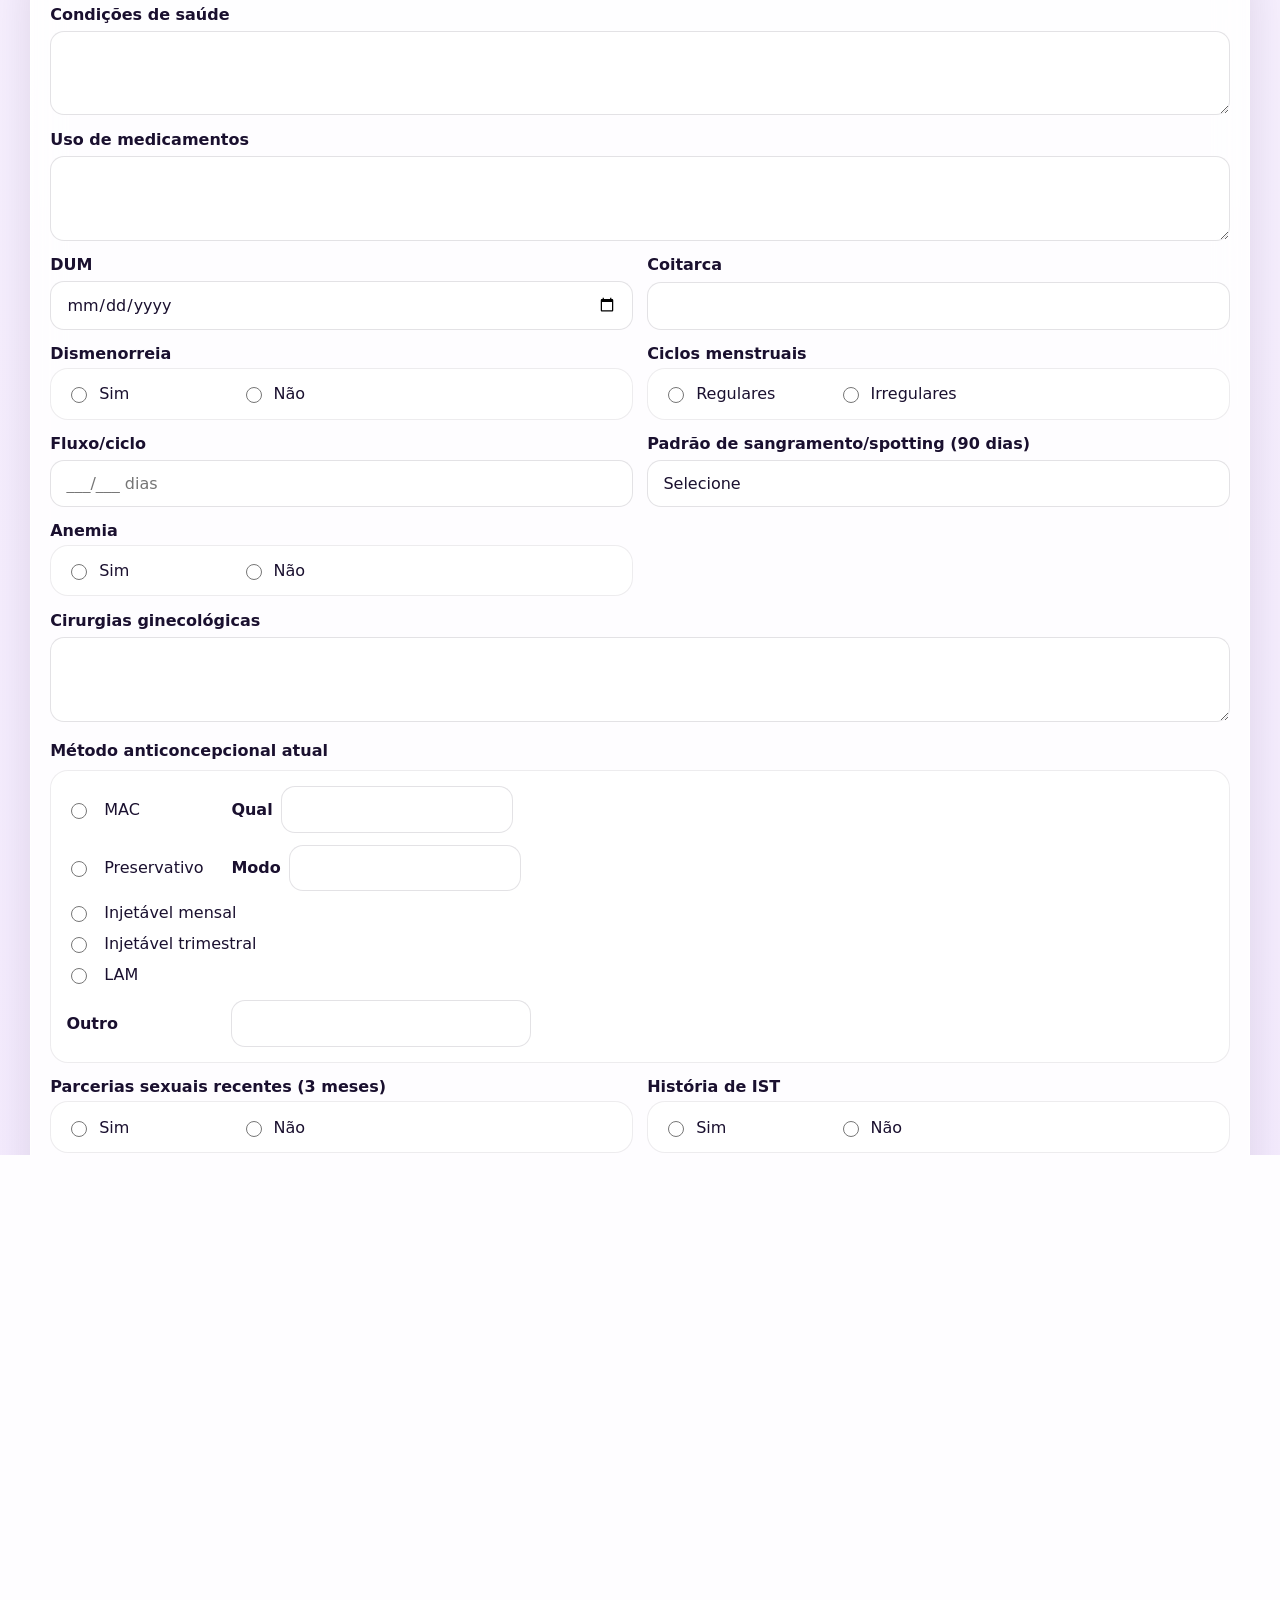
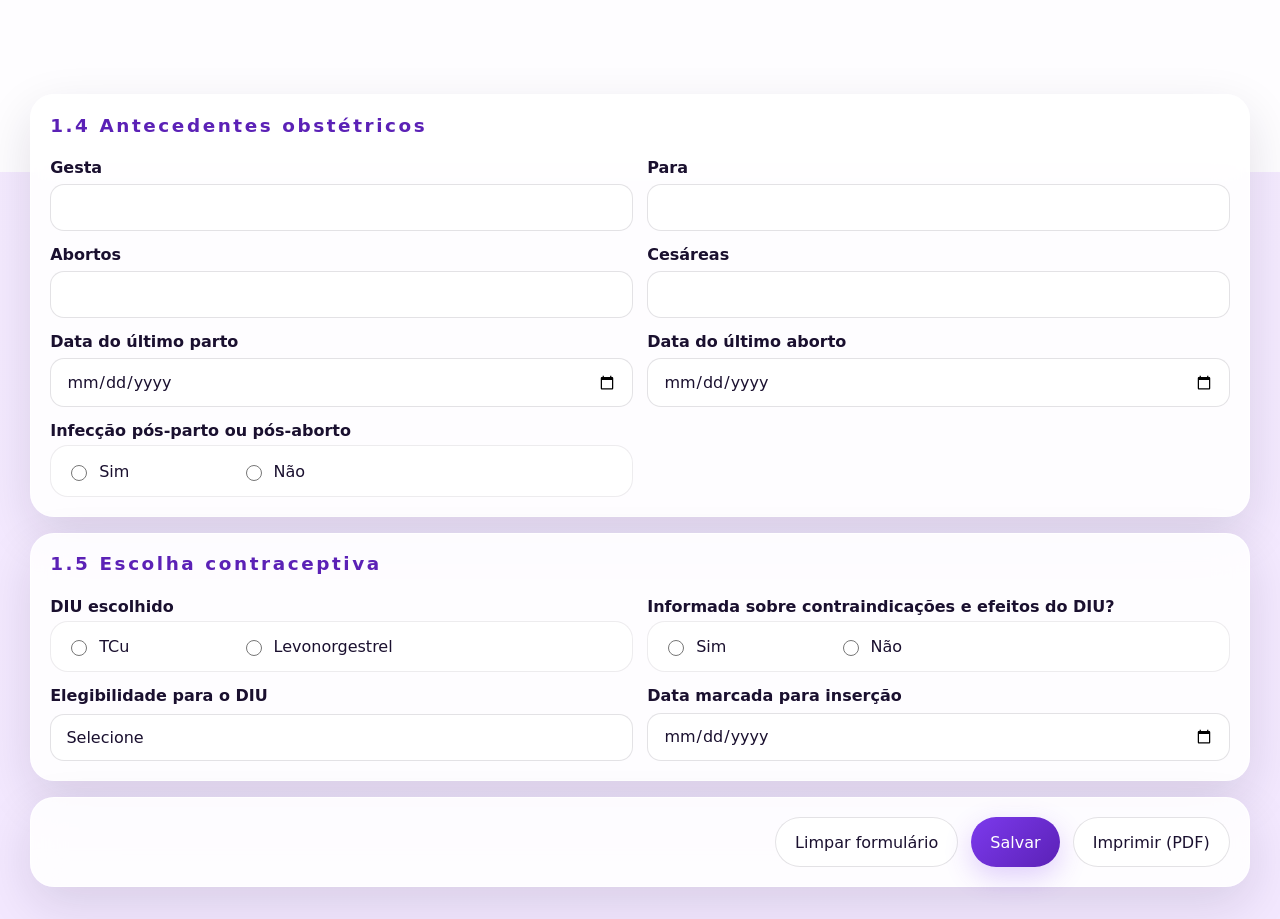
==== commit 2afc9ca9: "Divide prontuário em Triagem/Inserção e ajusta layout do cabeçalho Separa o formulário em index.html" ====
--- a/index.html
+++ b/index.html
@@ -5,37 +5,34 @@
   <meta name="viewport" content="width=device-width, initial-scale=1.0" />
   <meta name="theme-color" content="#7c3aed" />
   <meta name="description" content="PWA para preenchimento da ficha clínica de consulta de enfermagem para inserção do DIU." />
+  <meta http-equiv="Content-Security-Policy" content="default-src 'self'; script-src 'self'; style-src 'self' 'unsafe-inline'; img-src 'self' data:; font-src 'self'; connect-src 'none'; worker-src 'self'; manifest-src 'self'; object-src 'none'; base-uri 'self'; form-action 'self';" />
   <link rel="manifest" href="manifest.webmanifest" />
   <link rel="icon" href="icons/icon.png" type="image/png" />
   <link rel="apple-touch-icon" href="icons/icon.png" />
   <link rel="stylesheet" href="styles.css" />
-  <title>Prontuario-DIU</title>
+  <title>Prontuario-DIU — Triagem</title>
 </head>
 <body>
   <div class="app-shell">
     
-    <header class="hero" style="display: block; width: 100%; padding: 2rem 1rem;">
-      <div style="display: flex; justify-content: space-between; align-items: center; width: 100%; margin-bottom: 2.5rem;">
-        <div style="display: flex; align-items: center; gap: 12px;">
-          <img src="icons/LOGO.png" alt="Logo Prontuario-DIU" style="width: 52px; height: 52px; object-fit: contain;" />
-          <p class="eyebrow" style="margin: 0;">Prontuario-DIU</p>
+    <header class="page-header">
+      <div class="page-header-top">
+        <div class="page-header-brand">
+          <img src="icons/LOGO.png" alt="Logo Prontuario-DIU" />
+          <p class="eyebrow">Prontuario-DIU</p>
         </div>
-        <div class="hero-actions utility-actions" style="margin: 0; display: flex; gap: 10px;">
+        <div class="hero-actions">
           <a href="records.html" class="secondary" id="recordsBtn">Prontuários</a>
-          <button type="button" class="primary" id="newRecordBtn">Novo prontuário</button>
+          <a href="index.html?new=true" class="primary" id="newTriagemBtn">Nova Triagem</a>
+          <a href="insercao.html?new=true" class="secondary" id="newInsercaoBtn">Nova Inserção</a>
         </div>
       </div>
-      
-      <h1 style="text-align: center; margin: 0; width: 100%; max-width: none;">Ficha clínica de consulta de enfermagem para inserção do DIU</h1>
+
+      <h1 class="page-header-title">Triagem — Ficha clínica de consulta de enfermagem para inserção do DIU</h1>
     </header>
 
     <main class="content">
       <section id="formView" class="view">
-        <section class="notice">
-          <p class="section-kicker">1. Investigação</p>
-          <label><strong>Data do atendimento</strong><input type="date" name="attendanceDate" /></label>
-        </section>
-
         <form id="diuForm" class="record-form" autocomplete="off">
         <section class="card">
           <div class="section-head">
@@ -323,207 +320,14 @@
                 <option value="4">4</option>
               </select>
             </label>
-            <label><strong>Data da inserção</strong><input type="date" name="insertionDate" /></label>
-          </div>
-        </section>
-
-        <section class="card">
-          <div class="section-head">
-            <div>
-              <p class="section-kicker">1.6 Exame físico</p>
-              <h2></h2>
-            </div>
-          </div>
-          <div class="grid two-cols">
-            <label><strong>Peso (kg)</strong><input type="number" step="0.1" name="weight" /></label>
-            <label><strong>Altura (cm)</strong><input type="number" step="0.1" name="height" /></label>
-            <label><strong>PA</strong><input type="text" name="bloodPressure" placeholder="___x___ mmHg" /></label>
-            <label><strong>IMC</strong><input type="text" name="bmi" /></label>
-            
-            <div>
-              <strong style="display: block; margin-bottom: 5px;">Exame pélvico</strong>
-              <div class="field-group">
-                <label><input type="radio" name="pelvicExam" value="Normal" /> Normal</label>
-                <label><input type="radio" name="pelvicExam" value="Anormal" /> Anormal</label>
-              </div>
-            </div>
-            
-            <div>
-              <strong style="display: block; margin-bottom: 5px;">Cervicite purulenta</strong>
-              <div class="field-group">
-                <label><input type="radio" name="purulentCervicitis" value="Sim" /> Sim</label>
-                <label><input type="radio" name="purulentCervicitis" value="Não" /> Não</label>
-              </div>
-            </div>
-          </div>
-        </section>
-
-        <section class="card">
-          <div class="section-head">
-            <div>
-              <p class="section-kicker">1.7 Inserção do DIU</p>
-              <h2></h2>
-            </div>
-          </div>
-          <div class="grid two-cols">
-            <div>
-              <strong style="display: block; margin-bottom: 5px;">Inserção</strong>
-              <div class="field-group">
-                <label><input type="radio" name="insertionType" value="Fácil" /> Fácil</label>
-                <label><input type="radio" name="insertionType" value="Difícil" /> Difícil</label>
-                <label><input type="radio" name="insertionType" value="Não Realizada" /> Não realizada</label>
-              </div>
-            </div>
-            
-            <div>
-              <strong style="display: block; margin-bottom: 5px;">Dilatação de canal cervical</strong>
-              <div class="field-group">
-                <label><input type="radio" name="cervicalDilation" value="Sim" /> Sim</label>
-                <label><input type="radio" name="cervicalDilation" value="Não" /> Não</label>
-              </div>
-            </div>
-            
-            <label><strong>Escala de dor</strong><input type="text" name="painScale" /></label>
-            
-            <div>
-              <strong style="display: block; margin-bottom: 5px;">Momento</strong>
-              <div class="field-group" style="flex-wrap: wrap;">
-                <label><input type="radio" name="moment" value="Pinça de Pozzi" /> Pinça de Pozzi</label>
-                <label><input type="radio" name="moment" value="Histerometria" /> Histerometria</label>
-                <label><input type="radio" name="moment" value="Inserção de DIU" /> Inserção de DIU</label>
-                <label class="inline-field small"><strong>Outro</strong><input type="text" name="momentOther" /></label>
-              </div>
-            </div>
-            
-            <label><strong>Histerometria (cm)</strong><input type="text" name="hysterometry" /></label>
-            
-            <div>
-              <strong style="display: block; margin-bottom: 5px;">Uso de analgesia</strong>
-              <div class="field-group">
-                <label><input type="checkbox" name="analgesiaGel" /> Gel</label>
-                <label><input type="checkbox" name="analgesiaSpray" /> Spray</label>
-                <label><input type="checkbox" name="analgesiaInjectable" /> Injetável</label>
-              </div>
-            </div>
-            
-            <div>
-              <strong style="display: block; margin-bottom: 5px;">Gel</strong>
-              <div class="field-group">
-                <label><input type="radio" name="gelUsed" value="Sim" /> Sim</label>
-                <label><input type="radio" name="gelUsed" value="Não" /> Não</label>
-              </div>
-            </div>
-            
-            <div>
-              <strong style="display: block; margin-bottom: 5px;">Spray</strong>
-              <div class="field-group">
-                <label><input type="radio" name="sprayUsed" value="Sim" /> Sim</label>
-                <label><input type="radio" name="sprayUsed" value="Não" /> Não</label>
-              </div>
-            </div>
-            
-            <div>
-              <strong style="display: block; margin-bottom: 5px;">Injetável</strong>
-              <div class="field-group">
-                <label><input type="radio" name="injectableUsed" value="Sim" /> Sim</label>
-                <label><input type="radio" name="injectableUsed" value="Não" /> Não</label>
-              </div>
-            </div>
-            
-            <div>
-              <strong style="display: block; margin-bottom: 5px;">Posição do útero</strong>
-              <div class="field-group" style="flex-wrap: wrap;">
-                <label><input type="radio" name="uterusPosition" value="AVF" /> AVF</label>
-                <label><input type="radio" name="uterusPosition" value="RVF" /> RVF</label>
-                <label><input type="radio" name="uterusPosition" value="Outro" /> Outro</label>
-                <label class="inline-field small"><strong>Especificar</strong><input type="text" name="uterusPositionOther" /></label>
-              </div>
-            </div>
-          </div>
-        </section>
-
-        <section class="card">
-          <div class="section-head">
-            <div>
-              <p class="section-kicker">1.8 Intercorrências</p>
-              <h2></h2>
-            </div>
-          </div>
-          <div class="check-grid">
-            <label><input type="checkbox" name="intercurrences" value="Reação vasovagal" /> Reação vasovagal</label>
-            <label><input type="checkbox" name="intercurrences" value="Cólicas/dor exacerbada" /> Cólicas/dor exacerbada</label>
-            <label><input type="checkbox" name="intercurrences" value="Perfuração uterina" /> Perfuração uterina</label>
-            <label><input type="checkbox" name="intercurrences" value="Sangramento importante" /> Sangramento importante</label>
-            <label><input type="checkbox" name="intercurrences" value="DIU não inserido" /> DIU não inserido</label>
-            <label><input type="checkbox" name="intercurrences" value="Sem intercorrências" /> Sem intercorrências</label>
-            <label class="span-2 inline-field"><strong>Motivo do não inserido</strong><input type="text" name="notInsertedReason" /></label>
-            <label class="span-2 inline-field"><strong>Outras</strong><input type="text" name="otherIntercurrences" /></label>
-          </div>
-        </section>
-
-        <section class="card">
-          <div class="section-head">
-            <div>
-              <p class="section-kicker">2. Diagnóstico de enfermagem</p>
-              <h2></h2>
-            </div>
-          </div>
-          <div class="check-grid">
-            <label><input type="checkbox" name="diagnosis" value="Planejamento familiar ineficaz" /> Planejamento familiar ineficaz</label>
-            <label><input type="checkbox" name="diagnosis" value="Risco de gestação não intencional" /> Risco de gestação não intencional</label>
-            <label><input type="checkbox" name="diagnosis" value="Planejamento familiar prejudicado" /> Planejamento familiar prejudicado</label>
-            <label><input type="checkbox" name="diagnosis" value="Falta de conhecimento sobre contracepção" /> Falta de conhecimento sobre contracepção</label>
-            <label><input type="checkbox" name="diagnosis" value="Adesão ao regime medicamentoso insuficiente" /> Adesão ao regime medicamentoso insuficiente</label>
-            <label><input type="checkbox" name="diagnosis" value="Não adesão ao regime medicamentoso" /> Não adesão ao regime medicamentoso</label>
-            <label class="span-2"><input type="checkbox" name="diagnosis" value="Capacidade para proteção prejudicada" /> Capacidade para proteção prejudicada</label>
-            <label class="span-2 inline-field"><strong>Outro</strong><input type="text" name="diagnosisOther" /></label>
-          </div>
-        </section>
-
-        <section class="card">
-          <div class="section-head">
-            <div>
-              <p class="section-kicker">3. Resultados</p>
-              <h2></h2>
-            </div>
-          </div>
-          <div class="check-grid">
-            <label class="span-2"><input type="checkbox" name="results" value="Manejo adequado do método contraceptivo escolhido" /> Manejo adequado do método contraceptivo escolhido</label>
-            <label class="span-2 inline-field"><strong>Outro</strong><input type="text" name="resultsOther" /></label>
-          </div>
-        </section>
-
-        <section class="card">
-          <div class="section-head">
-            <div>
-              <p class="section-kicker">4. Intervenções</p>
-              <h2></h2>
-            </div>
-          </div>
-          <div class="check-grid">
-            <label><input type="checkbox" name="interventions" value="Anti-inflamatório não-hormonal" /> Anti-inflamatório não-hormonal</label>
-            <label><input type="checkbox" name="interventions" value="USG (40 dias)" /> USG (40 dias)</label>
-            <label><input type="checkbox" name="interventions" value="Analgésico" /> Analgésico</label>
-            <label><input type="checkbox" name="interventions" value="Calor local" /> Calor local</label>
-            <label class="span-2"><input type="checkbox" name="interventions" value="Orientar sobre os métodos contraceptivos disponíveis e indicados" /> Orientar sobre os métodos contraceptivos disponíveis e indicados</label>
-            <label><input type="checkbox" name="interventions" value="Agendar consulta de acompanhamento" /> Agendar consulta de acompanhamento</label>
-            <label class="inline-field"><strong>Data do acompanhamento</strong><input type="date" name="followUpDate" /></label>
-            <label class="span-2"><input type="checkbox" name="interventions" value="Apoiar o processo de tomada de decisão quanto ao método escolhido" /> Apoiar o processo de tomada de decisão quanto ao método escolhido</label>
-            <label class="span-2 inline-field"><strong>Outras</strong><textarea name="interventionsOther" rows="3"></textarea></label>
-          </div>
-        </section>
-
-        <section class="card">
-          <div class="grid two-cols">
-            <label><strong>Local</strong><input type="text" name="location" /></label>
-            <label><strong>Data</strong><input type="date" name="documentDate" /></label>
+            <label><strong>Data marcada para inserção</strong><input type="date" name="scheduledInsertionDate" /></label>
           </div>
         </section>
 
         <section class="form-actions card">
-          <button type="button" class="secondary" id="clearBtn" onclick="window.prontDiuApp.clearForm(event)">Limpar formulário</button>
+          <button type="button" class="secondary" id="clearBtn">Limpar formulário</button>
           <button type="submit" class="primary" id="saveBtn">Salvar</button>
-          <button type="button" class="secondary" id="printBtn" onclick="window.prontDiuApp.printForm(event)">Imprimir (PDF)</button>
+          <button type="button" class="secondary" id="printBtn">Imprimir (PDF)</button>
         </section>
 
         </form>
--- a/styles.css
+++ b/styles.css
@@ -158,6 +158,42 @@
   padding-top: 0.2rem;
 }
 
+.page-header {
+  padding: 1.5rem 0 1.2rem;
+  display: grid;
+  gap: 1.5rem;
+}
+
+.page-header-top {
+  display: flex;
+  justify-content: space-between;
+  align-items: center;
+  flex-wrap: wrap;
+  gap: 1rem;
+}
+
+.page-header-brand {
+  display: flex;
+  align-items: center;
+  gap: 0.75rem;
+}
+
+.page-header-brand img {
+  width: 100px;
+  height: 100px;
+  object-fit: contain;
+  flex-shrink: 0;
+}
+
+.page-header-brand .eyebrow {
+  margin: 0;
+}
+
+.page-header-title {
+  text-align: center;
+  max-width: none;
+}
+
 .primary,
 .secondary {
   display: inline-flex;
@@ -398,6 +434,8 @@
 .record-card-actions {
   display: flex;
   align-items: center;
+  flex-wrap: wrap;
+  gap: 0.5rem;
 }
 
 .record-card-actions .secondary {
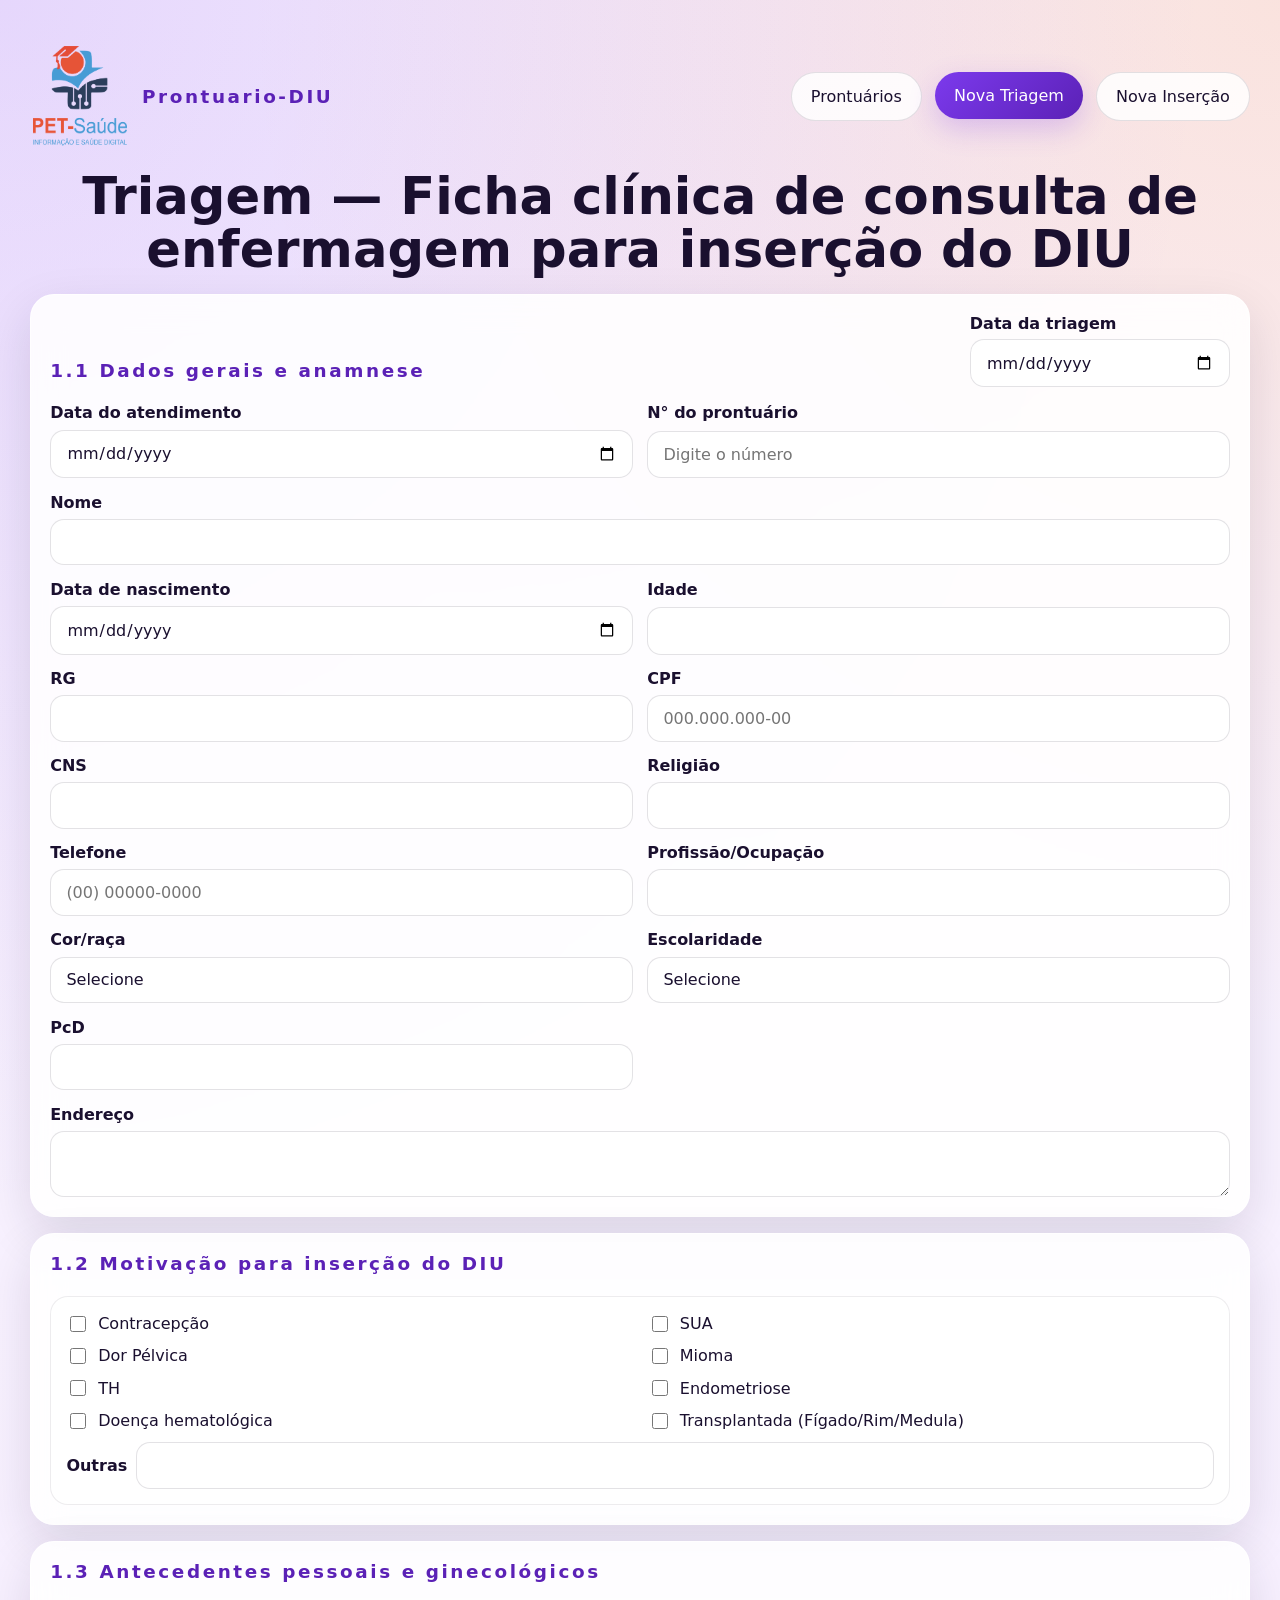
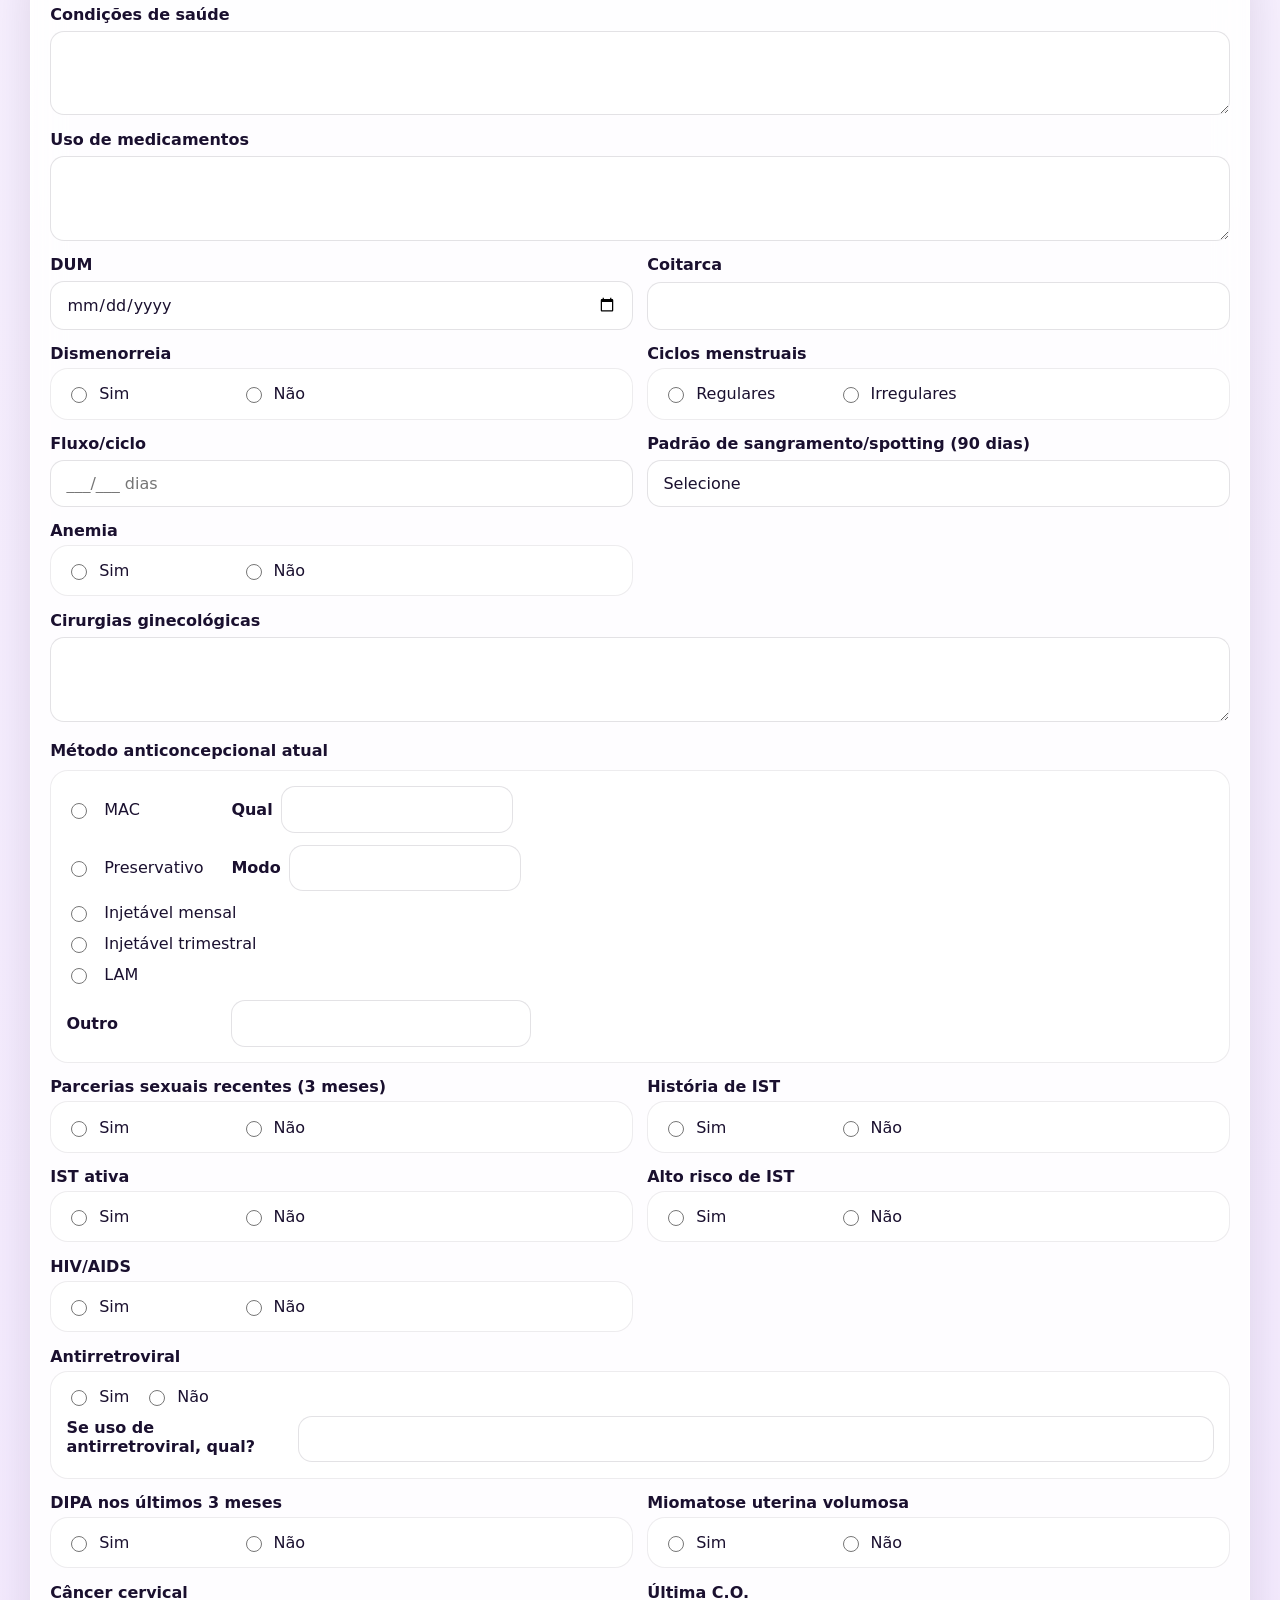
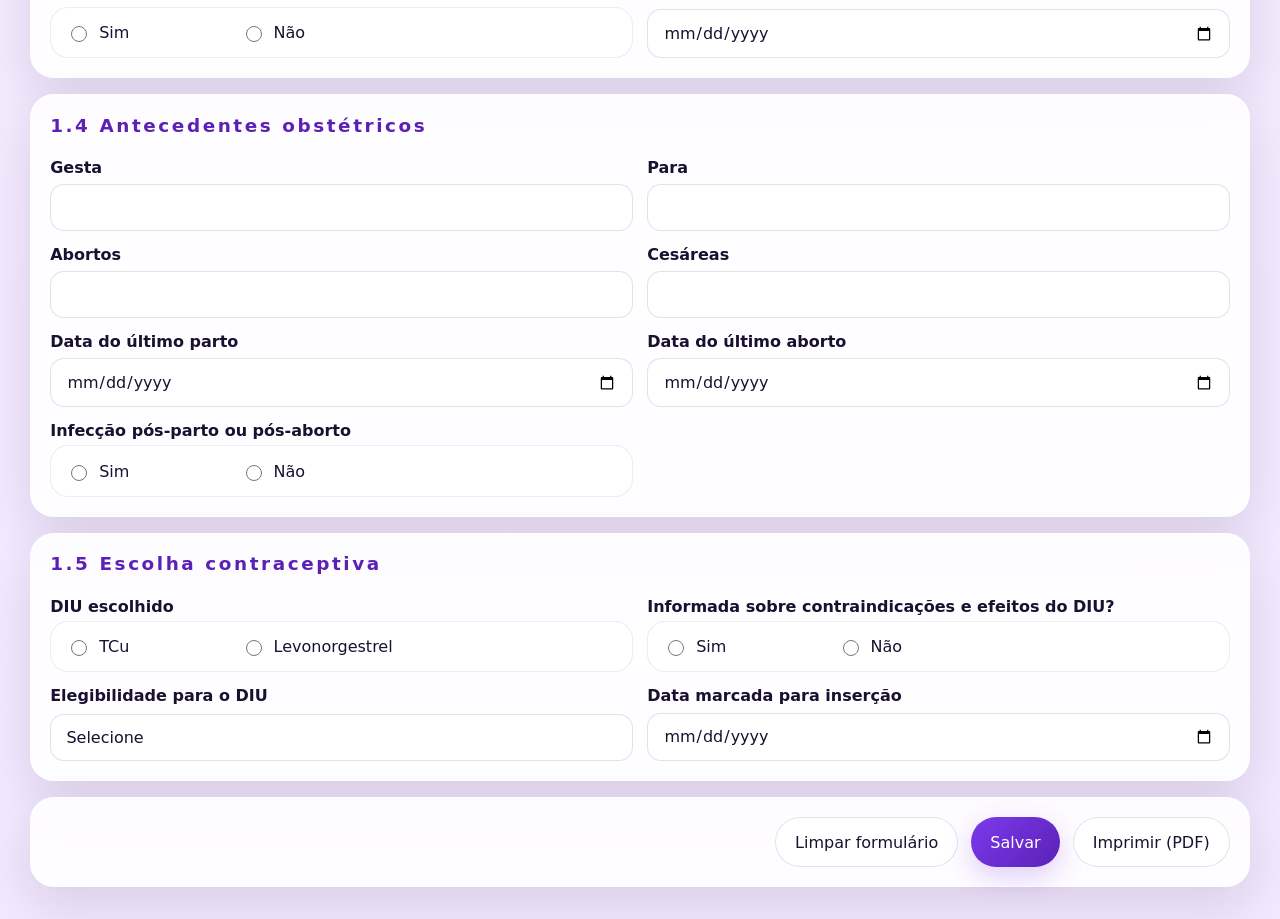
==== commit a3d0c32e: "small fixes" ====
--- a/index.html
+++ b/index.html
@@ -41,8 +41,8 @@
               <h2></h2>
             </div>
             <div class="inline-field compact">
-              <label for="teletriageDate"><strong>Data da teletriagem</strong></label>
-              <input type="date" id="teletriageDate" name="teletriageDate" />
+              <label for="triageDate"><strong>Data da triagem</strong></label>
+              <input type="date" id="triageDate" name="triageDate" />
             </div>
           </div>
 
@@ -70,7 +70,20 @@
                 <option value="Indígena">Indígena</option>
               </select>
             </label>
-            <label><strong>Escolaridade</strong><input type="text" name="education" /></label>
+            <label>
+              <strong>Escolaridade</strong>
+              <select name="education">
+                <option value="">Selecione</option>
+                <option>Analfabeto</option>
+                <option>Fundamental incompleto</option>
+                <option>Fundamental completo</option>
+                <option>Médio incompleto</option>
+                <option>Médio completo</option>
+                <option>Superior incompleto</option>
+                <option>Superior completo</option>
+                <option>Pós-graduação</option>
+              </select>
+            </label>
             <label><strong>PcD</strong><input type="text" name="disability" /></label>
             <label class="span-2"><strong>Endereço</strong><textarea name="address" rows="2"></textarea></label>
           </div>
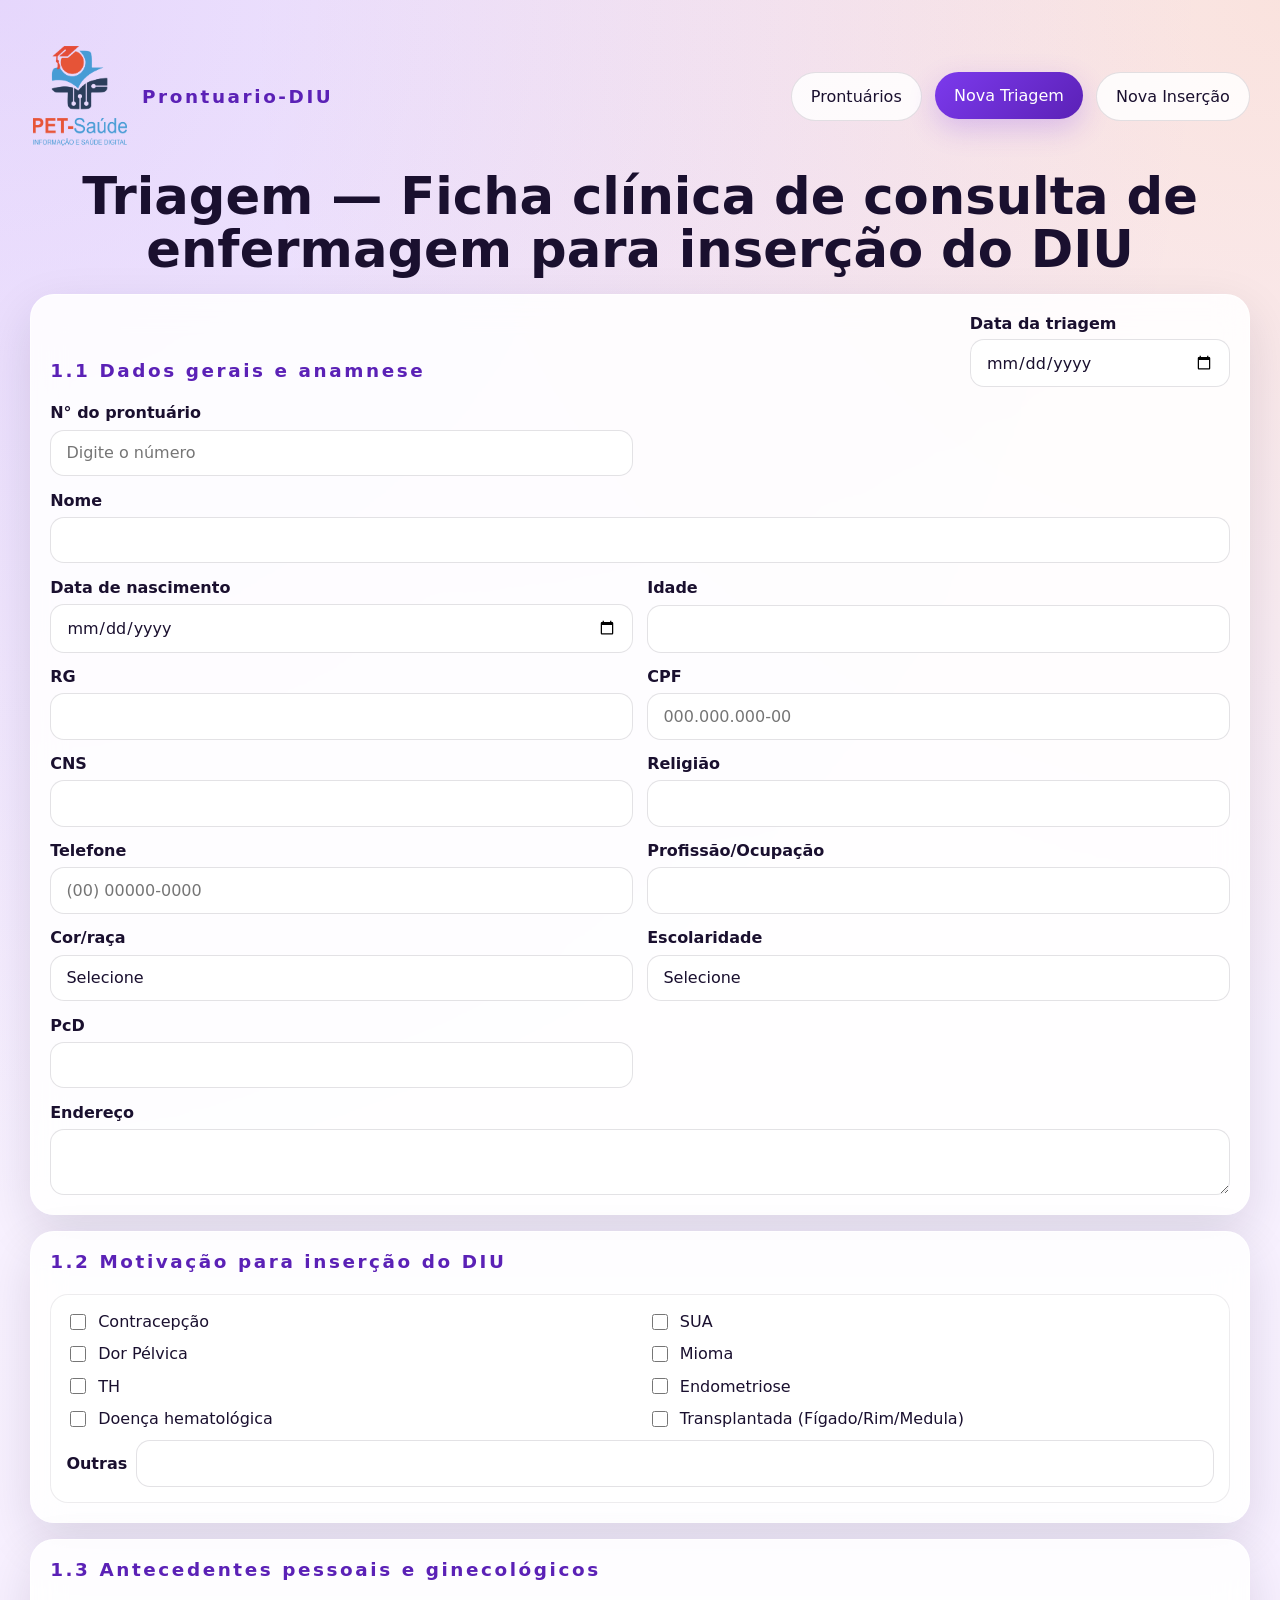
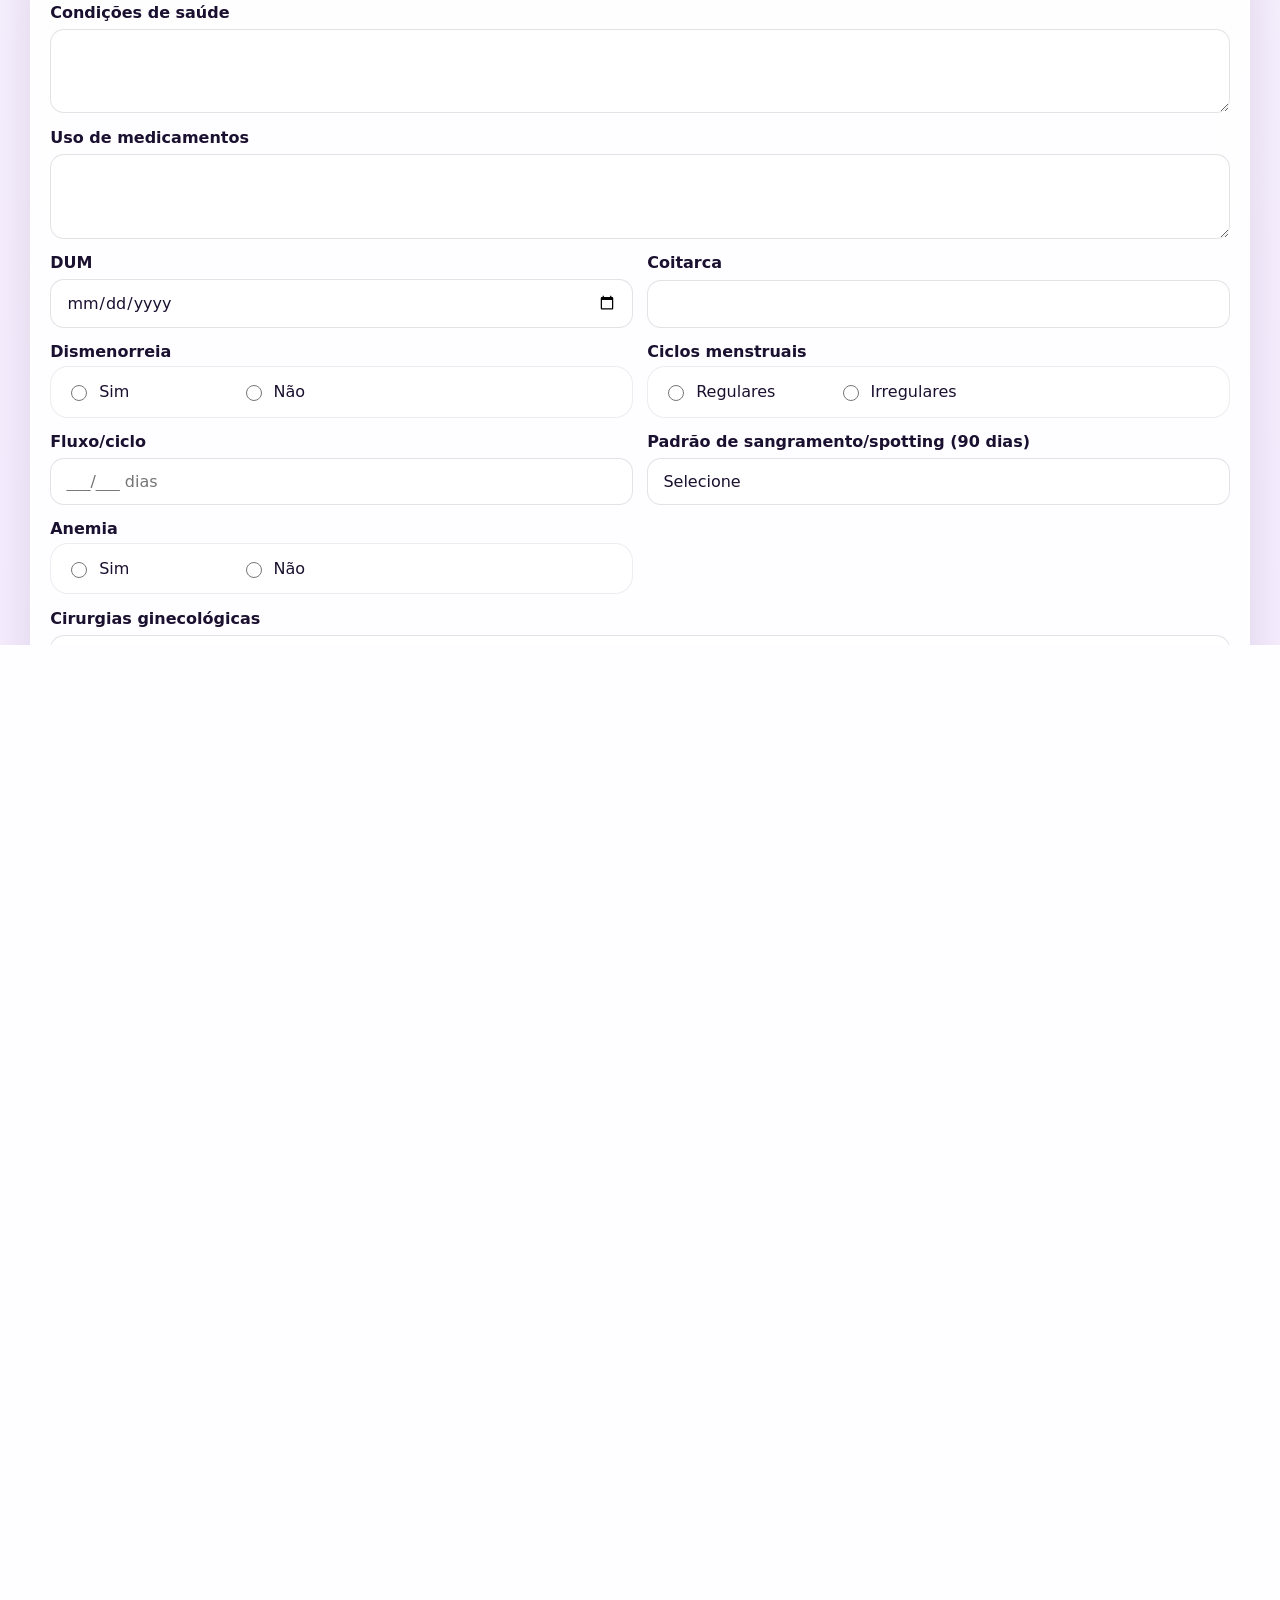
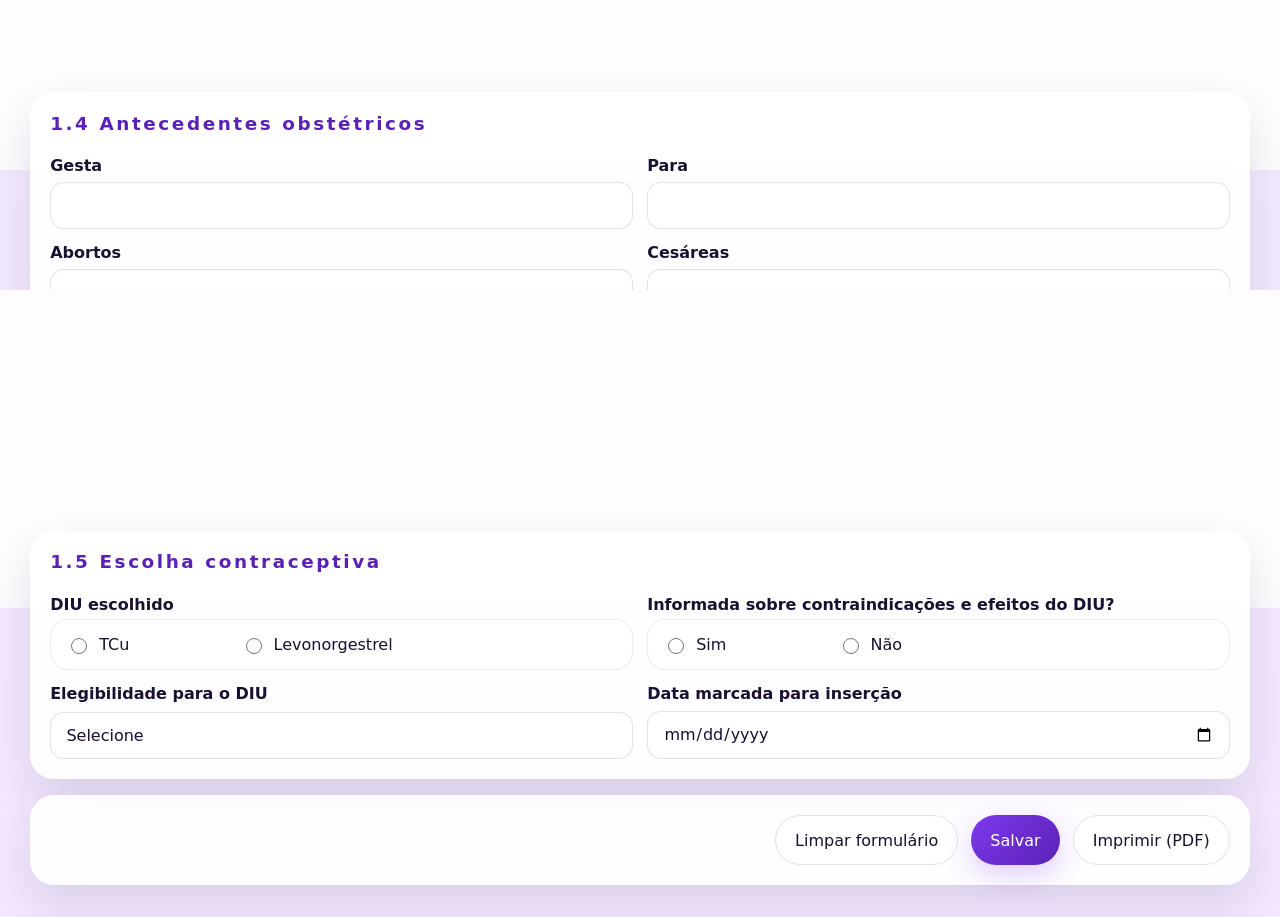
==== commit dc7ad3d4: "ajustes de formatação+adiição de exportação via csv e texto" ====
--- a/index.html
+++ b/index.html
@@ -47,7 +47,6 @@
           </div>
 
           <div class="grid two-cols">
-            <label><strong>Data do atendimento</strong><input type="date" name="attendanceDate" /></label>
             <label><strong>N° do prontuário</strong><input type="text" name="recordNumber" inputmode="numeric" pattern="[0-9]*" placeholder="Digite o número" /></label>
             <label class="span-2"><strong>Nome</strong><input type="text" name="patientName" /></label>
             <label><strong>Data de nascimento</strong><input type="date" name="birthDate" /></label>
--- a/styles.css
+++ b/styles.css
@@ -432,14 +432,26 @@
 }
 
 .record-card-actions {
-  display: flex;
-  align-items: center;
+  display: grid;
+  align-content: center;
+  gap: 0.5rem;
+}
+
+.record-card-actions-row {
+  display: flex;
+  align-items: center;
+  justify-content: flex-end;
   flex-wrap: wrap;
   gap: 0.5rem;
 }
 
-.record-card-actions .secondary {
+.record-card-actions button {
   white-space: nowrap;
+}
+
+.primary.danger {
+  background: linear-gradient(135deg, #dc2626, #991b1b);
+  box-shadow: 0 10px 28px rgba(220, 38, 38, 0.24);
 }
 
 .records-empty {
@@ -484,7 +496,7 @@
     justify-items: start;
   }
 
-  .record-card-actions {
+  .record-card-actions-row {
     justify-content: flex-start;
   }
 }
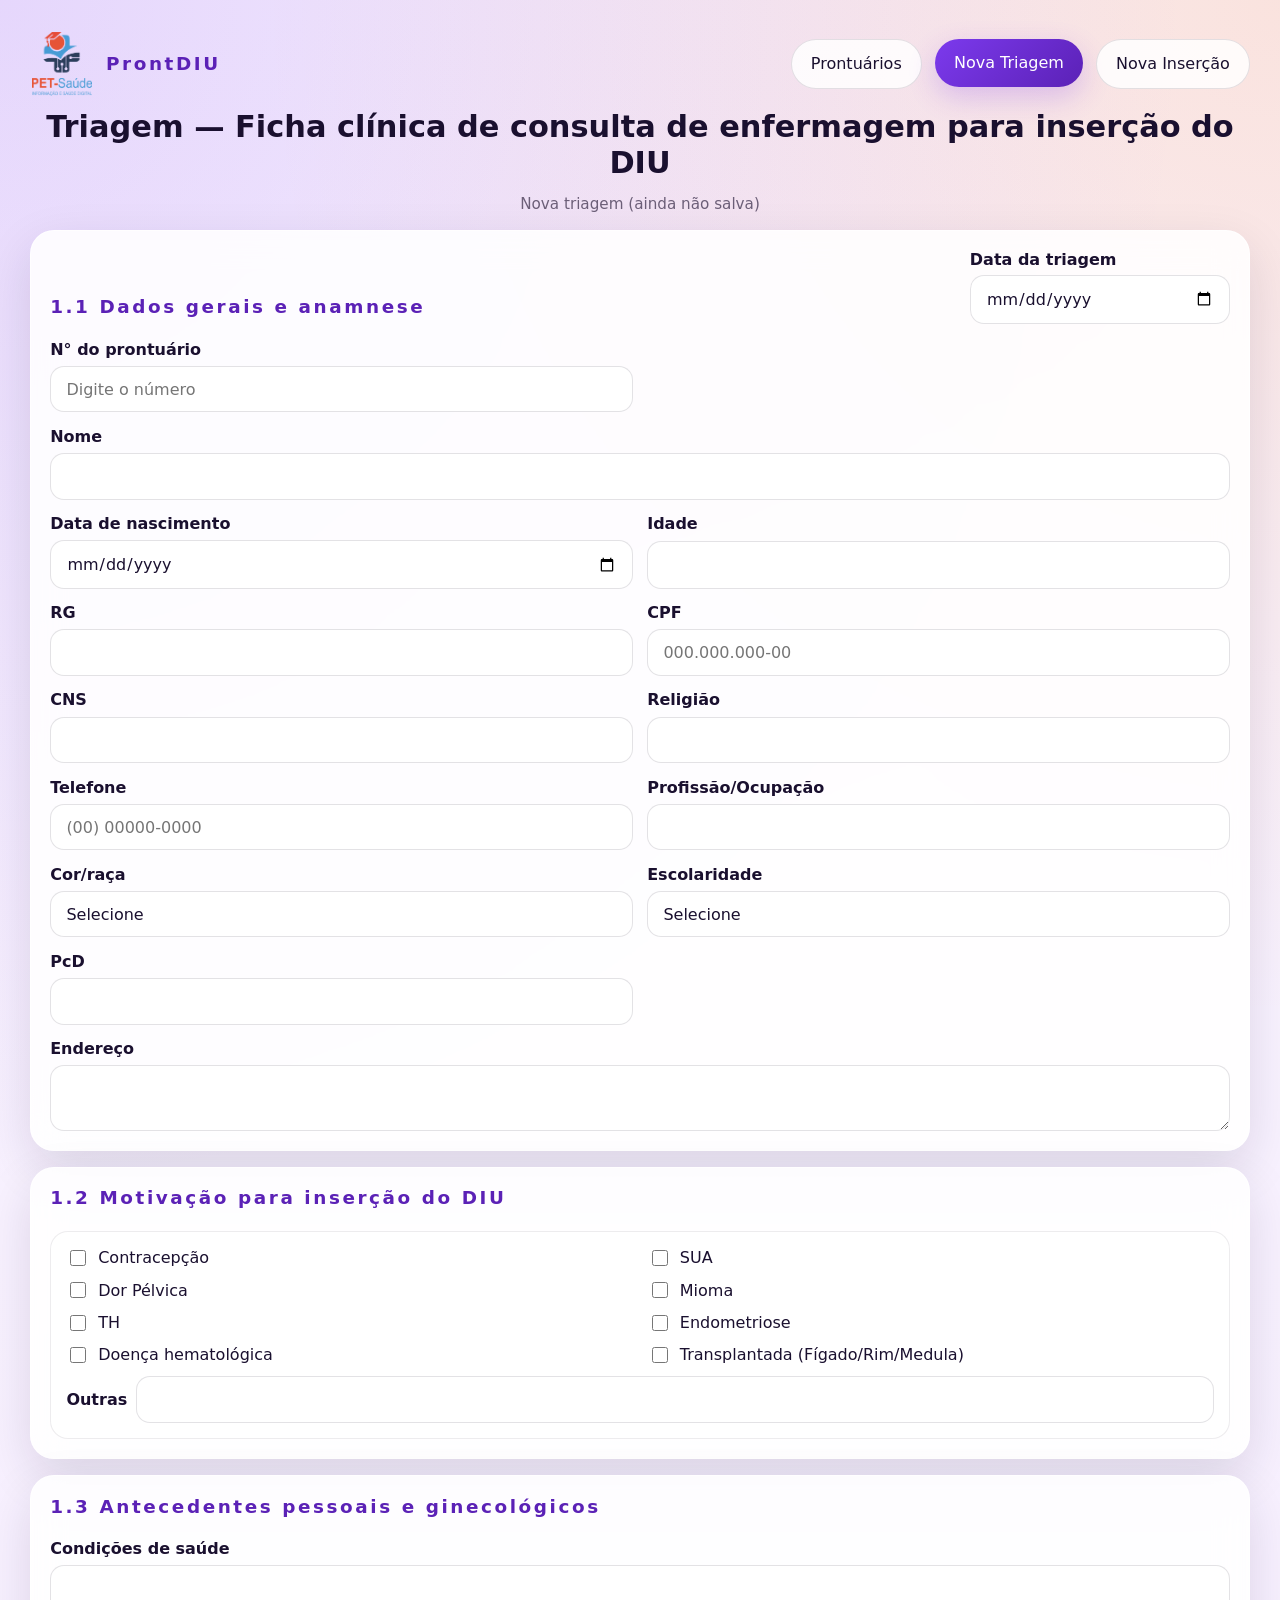
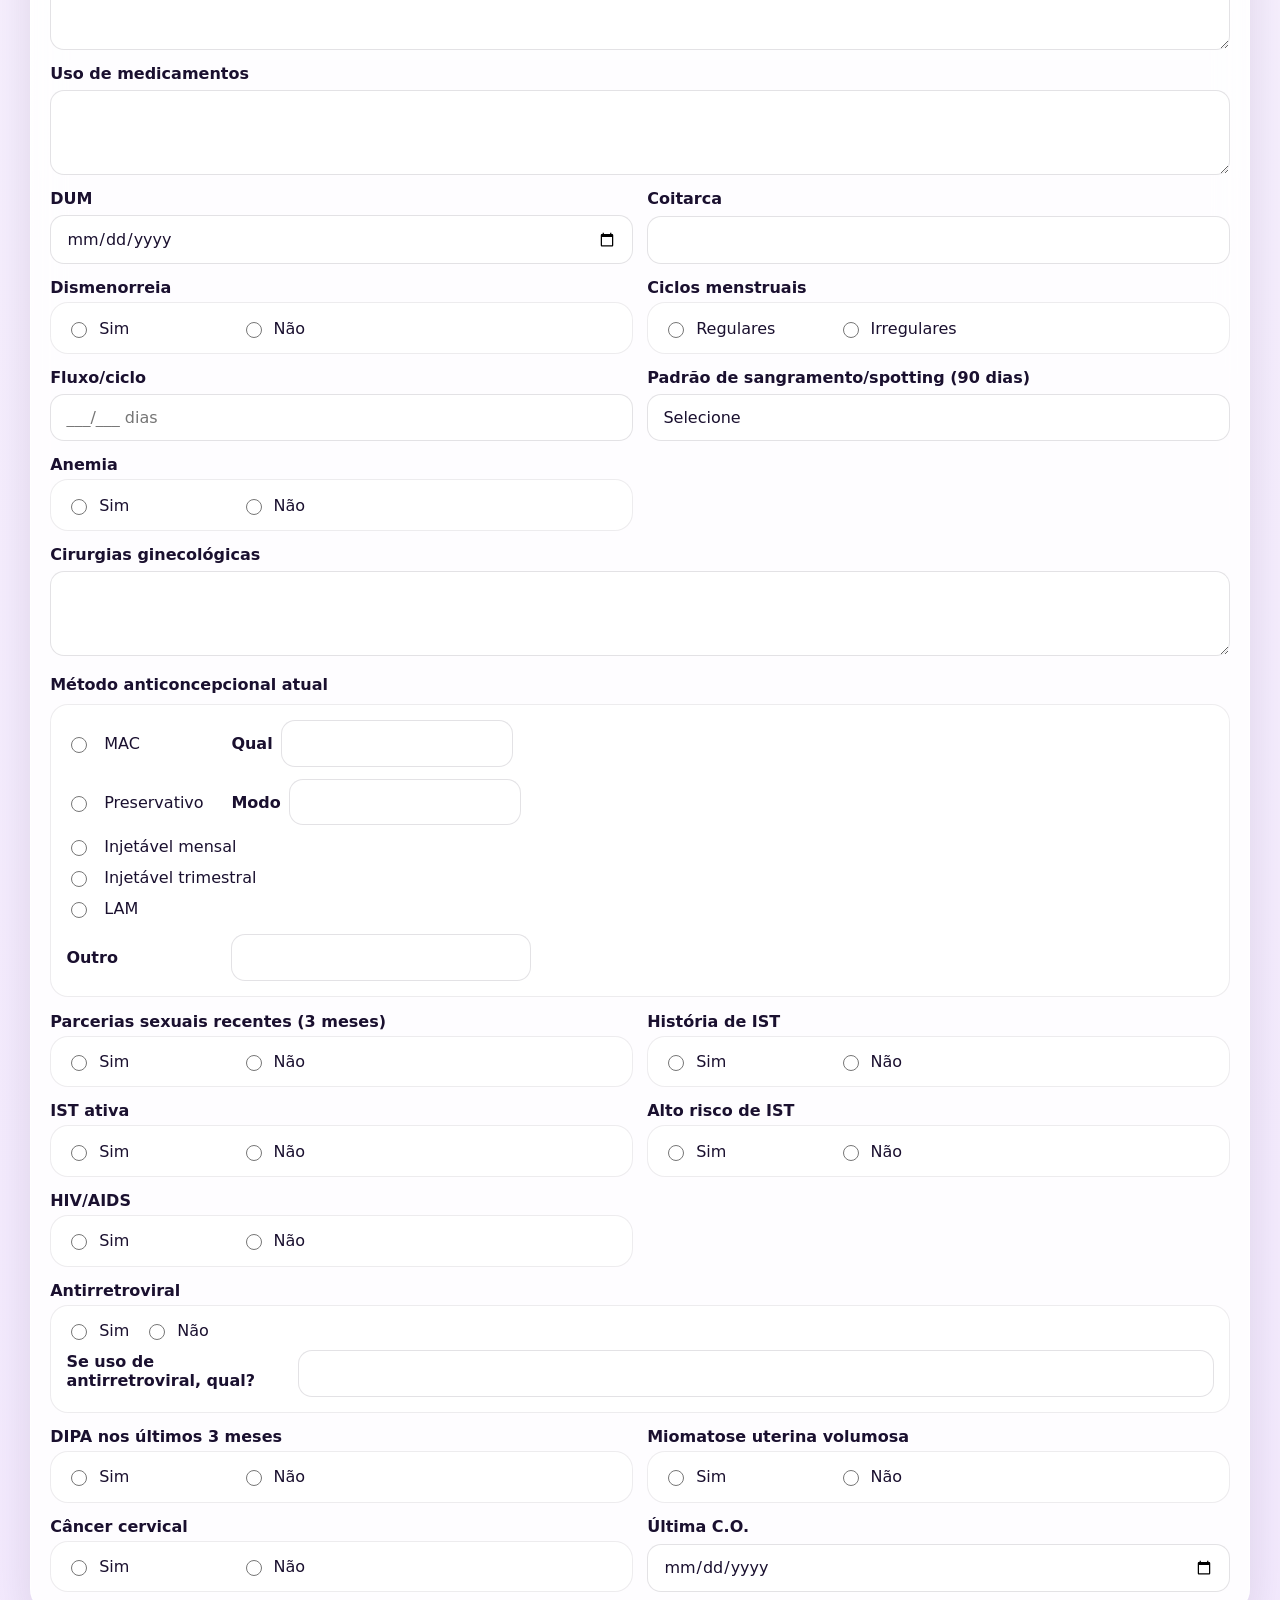
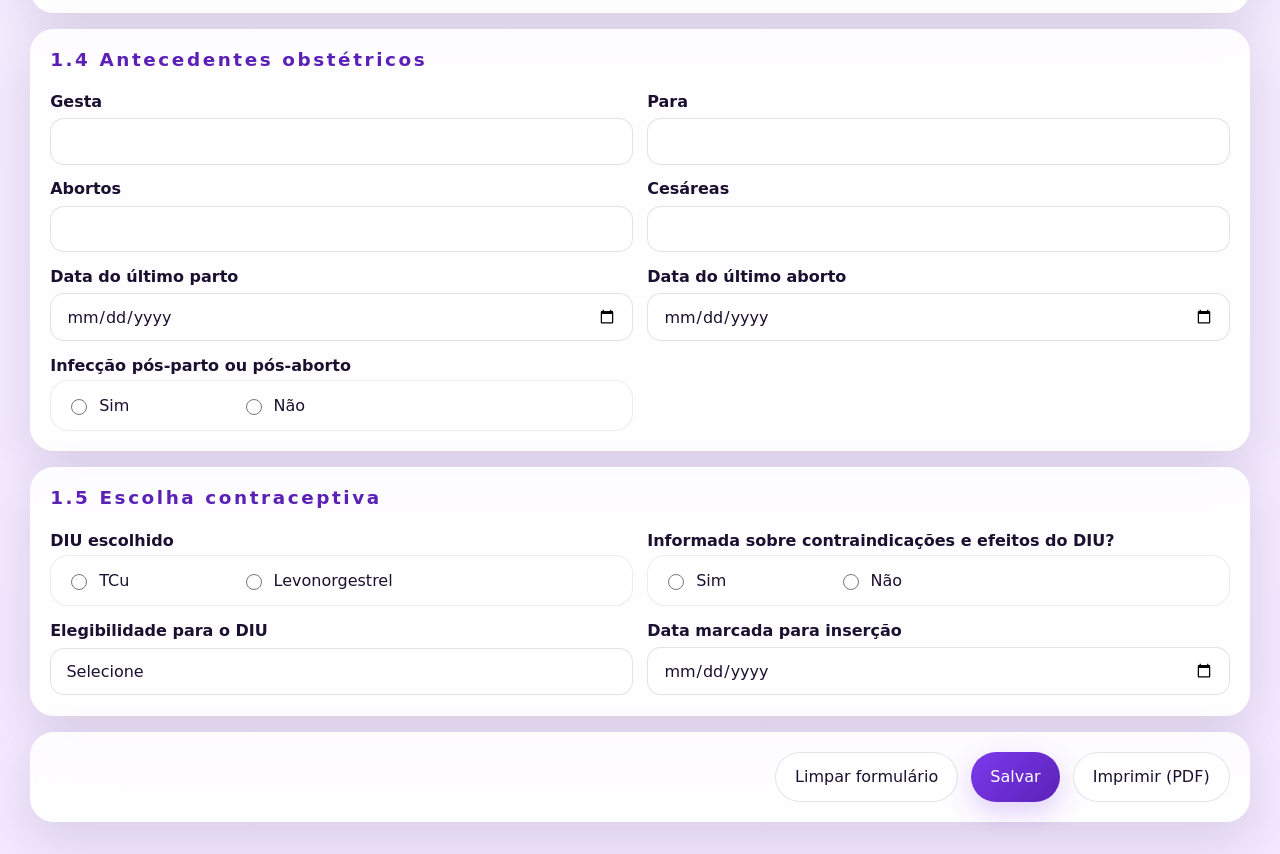
==== commit 88524816: "Corrige perda de dados, confirma descartes e adiciona busca, backup e CSV consolidado - Auto-salvame" ====
--- a/index.html
+++ b/index.html
@@ -10,7 +10,7 @@
   <link rel="icon" href="icons/icon.png" type="image/png" />
   <link rel="apple-touch-icon" href="icons/icon.png" />
   <link rel="stylesheet" href="styles.css" />
-  <title>Prontuario-DIU — Triagem</title>
+  <title>ProntDIU — Triagem</title>
 </head>
 <body>
   <div class="app-shell">
@@ -18,8 +18,8 @@
     <header class="page-header">
       <div class="page-header-top">
         <div class="page-header-brand">
-          <img src="icons/LOGO.png" alt="Logo Prontuario-DIU" />
-          <p class="eyebrow">Prontuario-DIU</p>
+          <img src="icons/LOGO.png" alt="Logo ProntDIU" />
+          <p class="eyebrow">ProntDIU</p>
         </div>
         <div class="hero-actions">
           <a href="records.html" class="secondary" id="recordsBtn">Prontuários</a>
@@ -29,6 +29,7 @@
       </div>
 
       <h1 class="page-header-title">Triagem — Ficha clínica de consulta de enfermagem para inserção do DIU</h1>
+      <p id="formStatus" class="form-status" role="status"></p>
     </header>
 
     <main class="content">
@@ -309,7 +310,7 @@
             <div>
               <strong style="display: block; margin-bottom: 5px;">DIU escolhido</strong>
               <div class="field-group">
-                <label><input type="radio" name="chosenIud" value="Tcu" /> TCu</label>
+                <label><input type="radio" name="chosenIud" value="TCu" /> TCu</label>
                 <label><input type="radio" name="chosenIud" value="Levonorgestrel" /> Levonorgestrel</label>
               </div>
             </div>
--- a/styles.css
+++ b/styles.css
@@ -23,6 +23,11 @@
   scroll-behavior: smooth;
 }
 
+/* Garante que o atributo "hidden" vença regras de display das classes (ex.: .notice). */
+[hidden] {
+  display: none !important;
+}
+
 body {
   margin: 0;
   font-family: Inter, "Segoe UI", system-ui, -apple-system, sans-serif;
@@ -97,14 +102,6 @@
   padding: 1.4rem 0 2rem;
 }
 
-.hero {
-  display: grid;
-  grid-template-columns: minmax(0, 1fr) auto;
-  gap: 1rem;
-  align-items: stretch;
-  padding: 1rem 0 1.2rem;
-}
-
 .eyebrow,
 .section-kicker {
   /* text-transform: uppercase; */
@@ -123,9 +120,8 @@
 }
 
 h1 {
-  font-size: clamp(2rem, 4vw, 3.6rem);
-  line-height: 1.02;
-  max-width: 12ch;
+  font-size: clamp(1.25rem, 2.4vw, 1.9rem);
+  line-height: 1.2;
 }
 
 .lead {
@@ -152,16 +148,10 @@
   justify-content: flex-end;
 }
 
-.utility-actions {
-  align-self: start;
-  justify-self: end;
-  padding-top: 0.2rem;
-}
-
 .page-header {
-  padding: 1.5rem 0 1.2rem;
-  display: grid;
-  gap: 1.5rem;
+  padding: 0.6rem 0 1rem;
+  display: grid;
+  gap: 0.8rem;
 }
 
 .page-header-top {
@@ -179,8 +169,8 @@
 }
 
 .page-header-brand img {
-  width: 100px;
-  height: 100px;
+  width: 64px;
+  height: 64px;
   object-fit: contain;
   flex-shrink: 0;
 }
@@ -191,7 +181,13 @@
 
 .page-header-title {
   text-align: center;
-  max-width: none;
+}
+
+.form-status {
+  text-align: center;
+  color: var(--muted);
+  font-size: 0.95rem;
+  min-height: 1.3em;
 }
 
 .primary,
@@ -272,8 +268,7 @@
   flex-wrap: wrap;
 }
 
-.section-head h2,
-.card h3 {
+.section-head h2 {
   font-size: 1.15rem;
 }
 
@@ -297,14 +292,8 @@
   color: var(--text);
 }
 
-label > span,
-.field-group > span {
-  font-weight: 600;
-}
-
 .field-group,
-.check-grid,
-.check-list {
+.check-grid {
   padding: 0.95rem;
   border: 1px solid rgba(26, 16, 47, 0.08);
   border-radius: 18px;
@@ -323,13 +312,7 @@
   gap: 0.65rem 1rem;
 }
 
-.check-list {
-  display: grid;
-  gap: 0.7rem;
-}
-
 .check-grid label,
-.check-list label,
 .field-group label {
   display: flex;
   align-items: center;
@@ -355,19 +338,11 @@
   margin-top: 0.2rem;
 }
 
-.spaced-top-sm {
-  margin-top: 1rem;
-}
-
 .form-actions {
   display: flex;
   gap: 0.8rem;
   flex-wrap: wrap;
   justify-content: flex-end;
-}
-
-.records-view {
-  min-height: 40vh;
 }
 
 .records-header {
@@ -398,6 +373,31 @@
 
 .records-summary span {
   font-size: 0.9rem;
+}
+
+.records-toolbar {
+  display: flex;
+  justify-content: space-between;
+  align-items: end;
+  flex-wrap: wrap;
+  gap: 1rem;
+}
+
+.records-search {
+  flex: 1 1 260px;
+  max-width: 420px;
+}
+
+.records-toolbar-actions {
+  display: flex;
+  flex-wrap: wrap;
+  gap: 0.5rem;
+}
+
+button:disabled {
+  opacity: 0.6;
+  cursor: progress;
+  transform: none;
 }
 
 .records-list {
@@ -479,14 +479,6 @@
 }
 
 @media (max-width: 980px) {
-  .hero {
-    grid-template-columns: 1fr;
-  }
-
-  .utility-actions {
-    justify-self: start;
-  }
-
   .records-header,
   .record-card {
     grid-template-columns: 1fr;
@@ -520,7 +512,6 @@
     grid-template-columns: 1fr;
   }
 
-  .hero-card,
   .card,
   .notice {
     border-radius: 20px;
@@ -530,57 +521,43 @@
     align-items: start;
   }
 
-  .hero-actions,
-  .form-actions {
+  .page-header-brand img {
+    width: 44px;
+    height: 44px;
+  }
+
+  .page-header-top {
+    gap: 0.6rem;
+  }
+
+  /* Navegação do cabeçalho em uma linha só, para o formulário começar mais perto do topo. */
+  .hero-actions {
+    width: 100%;
+    gap: 0.4rem;
+    flex-wrap: nowrap;
+  }
+
+  .hero-actions a {
+    flex: 1 1 0;
+    min-width: 0;
+    padding: 0.6rem 0.3rem;
+    font-size: 0.85rem;
+    white-space: nowrap;
+  }
+
+  .form-actions,
+  .records-toolbar-actions {
     flex-direction: column;
   }
 
-  .hero-actions button,
-  .form-actions button {
+  .form-actions button,
+  .records-toolbar-actions button {
     width: 100%;
   }
-}
-
-@media print {
-  body {
-    background: white;
-  }
-
-  .utility-actions,
-  .notice,
-  .form-actions,
-  .records-view,
-  .toast {
-    display: none !important;
-  }
-
-  .app-shell {
-    width: 100%;
-    padding: 0;
-  }
-
-  .card {
-    box-shadow: none;
-    border: 1px solid #d8b4fe; /* Borda lilás sutil no papel de impressão */
-    page-break-inside: auto;
-    break-inside: auto;
-  }
-
-  input,
-  textarea,
-  select {
-    border-color: #a78bfa; /* Tom roxo/lilás para os inputs na impressão */
-    background: white;
-  }
-
-  * {
-    page-break-inside: auto !important;
-    break-inside: auto !important;
-  }
-
-  html,
-  body {
-    page-break-after: avoid;
-    page-break-before: avoid;
-  }
-}+
+  .records-toolbar-actions,
+  .records-search {
+    flex-basis: 100%;
+    max-width: none;
+  }
+}
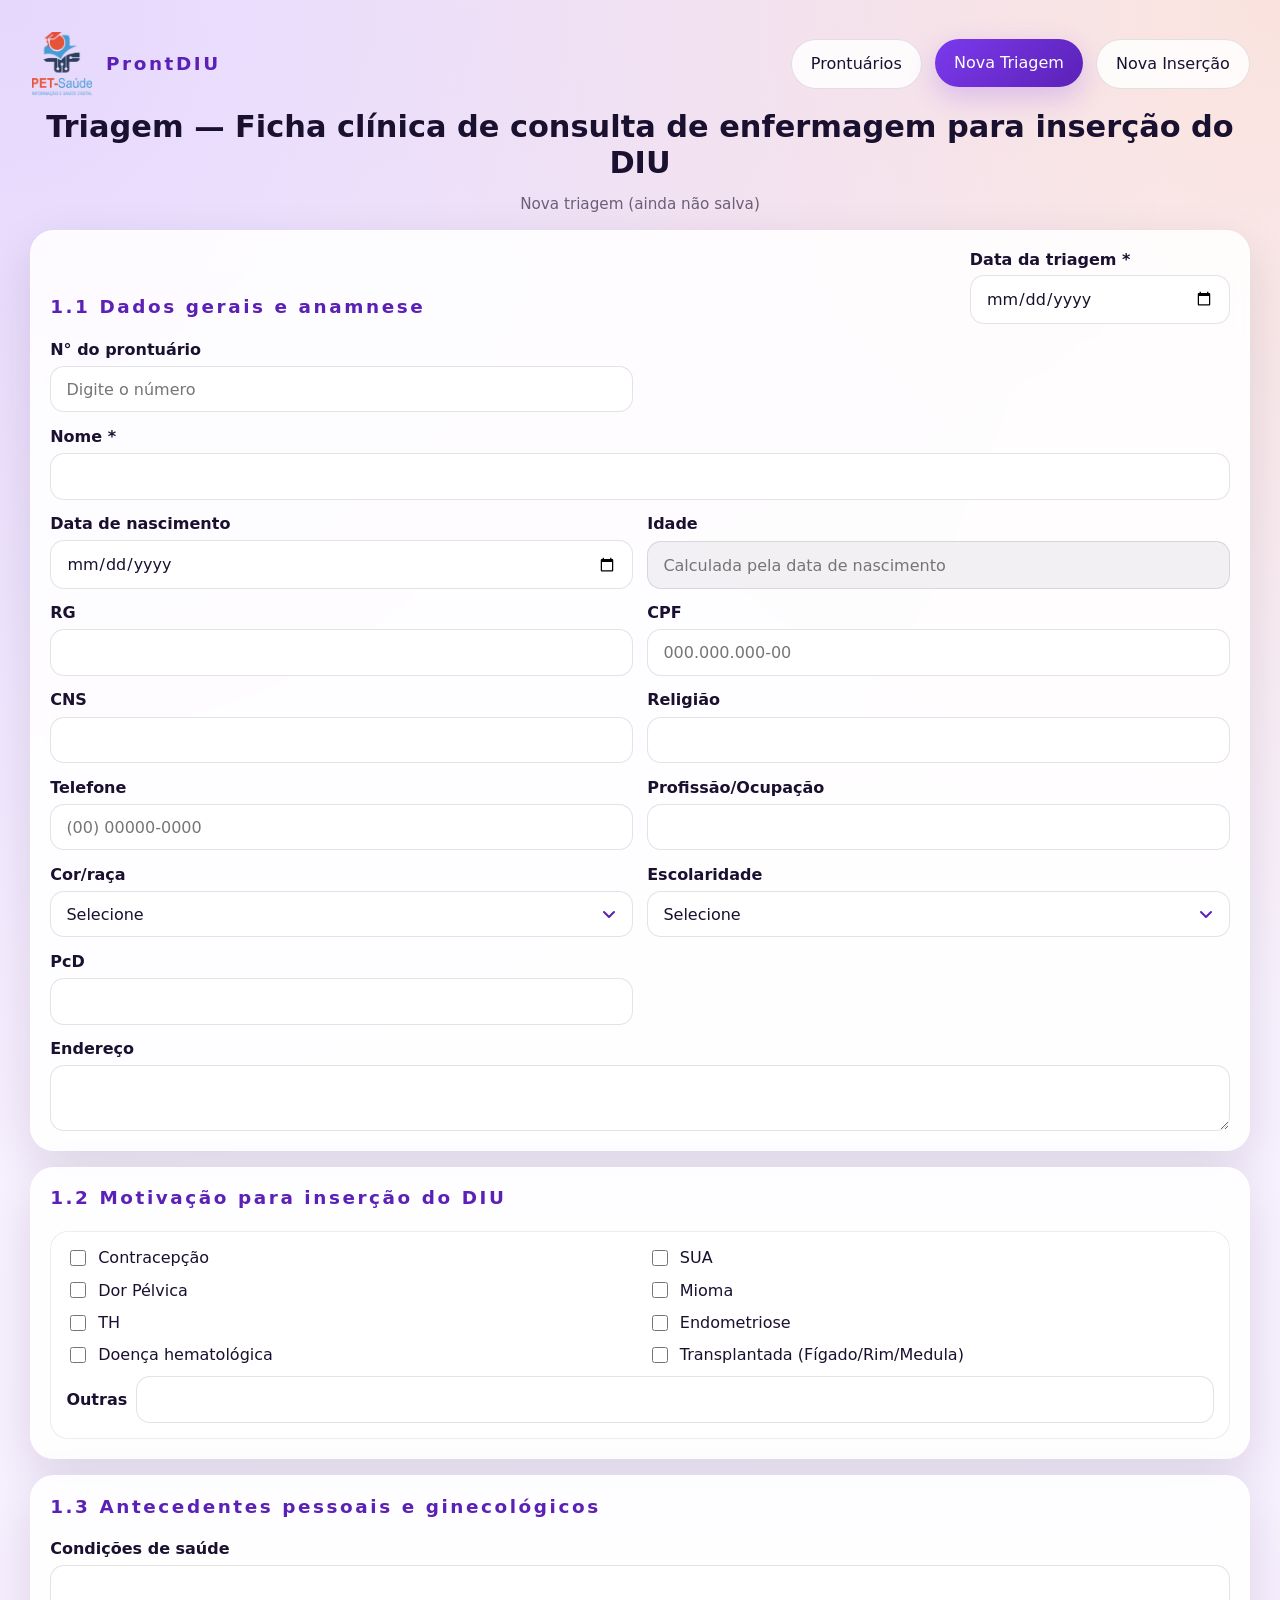
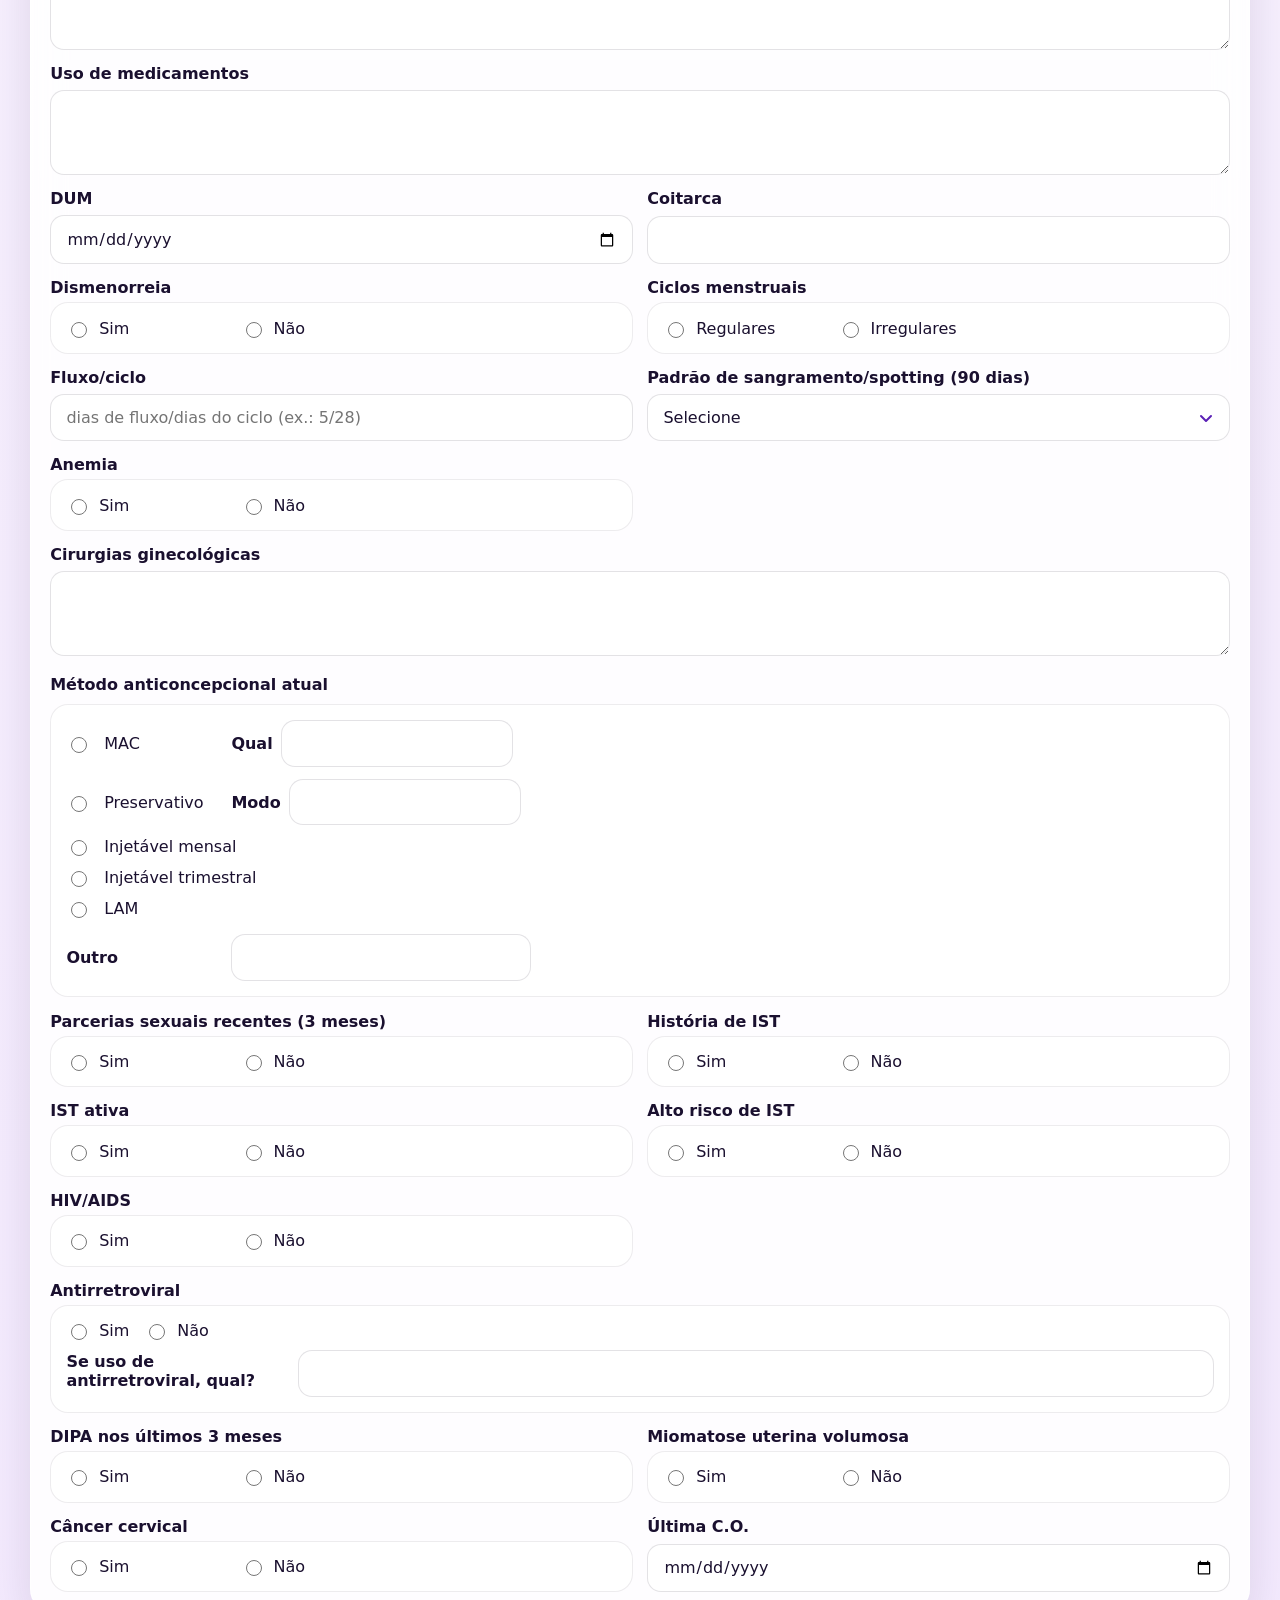
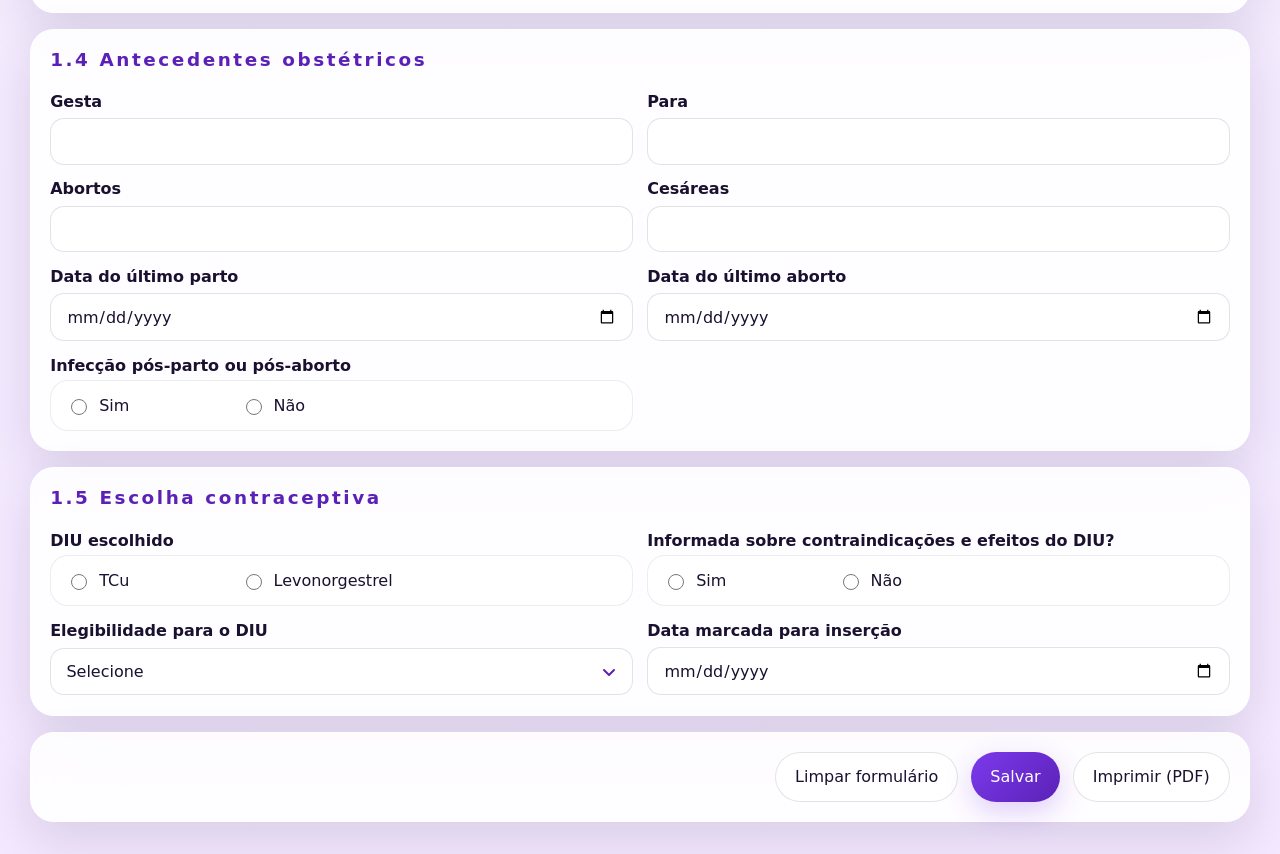
==== commit ccabcf50: "Campos obrigatórios, idade/IMC somente leitura, ícones da PWA e acessibilidade - Nome e data (da tri" ====
--- a/index.html
+++ b/index.html
@@ -7,8 +7,8 @@
   <meta name="description" content="PWA para preenchimento da ficha clínica de consulta de enfermagem para inserção do DIU." />
   <meta http-equiv="Content-Security-Policy" content="default-src 'self'; script-src 'self'; style-src 'self' 'unsafe-inline'; img-src 'self' data:; font-src 'self'; connect-src 'none'; worker-src 'self'; manifest-src 'self'; object-src 'none'; base-uri 'self'; form-action 'self';" />
   <link rel="manifest" href="manifest.webmanifest" />
-  <link rel="icon" href="icons/icon.png" type="image/png" />
-  <link rel="apple-touch-icon" href="icons/icon.png" />
+  <link rel="icon" href="icons/icon-192.png" type="image/png" />
+  <link rel="apple-touch-icon" href="icons/apple-touch-icon.png" />
   <link rel="stylesheet" href="styles.css" />
   <title>ProntDIU — Triagem</title>
 </head>
@@ -38,20 +38,19 @@
         <section class="card">
           <div class="section-head">
             <div>
-              <p class="section-kicker">1.1 Dados gerais e anamnese</p>
-              <h2></h2>
+              <h2 class="section-kicker">1.1 Dados gerais e anamnese</h2>
             </div>
             <div class="inline-field compact">
-              <label for="triageDate"><strong>Data da triagem</strong></label>
-              <input type="date" id="triageDate" name="triageDate" />
+              <label for="triageDate"><strong>Data da triagem *</strong></label>
+              <input type="date" id="triageDate" name="triageDate" required />
             </div>
           </div>
 
           <div class="grid two-cols">
             <label><strong>N° do prontuário</strong><input type="text" name="recordNumber" inputmode="numeric" pattern="[0-9]*" placeholder="Digite o número" /></label>
-            <label class="span-2"><strong>Nome</strong><input type="text" name="patientName" /></label>
+            <label class="span-2"><strong>Nome *</strong><input type="text" name="patientName" required /></label>
             <label><strong>Data de nascimento</strong><input type="date" name="birthDate" /></label>
-            <label><strong>Idade</strong><input type="number" name="age" min="0" /></label>
+            <label><strong>Idade</strong><input type="number" name="age" min="0" readonly tabindex="-1" placeholder="Calculada pela data de nascimento" /></label>
             <label><strong>RG</strong><input type="text" name="rg" inputmode="numeric" pattern="[0-9]*" /></label>
             <label><strong>CPF</strong><input type="text" name="cpf" inputmode="numeric" autocomplete="off" placeholder="000.000.000-00" /></label>
             <label><strong>CNS</strong><input type="text" name="cns" inputmode="numeric" pattern="[0-9]*" /></label>
@@ -92,11 +91,10 @@
         <section class="card">
           <div class="section-head">
             <div>
-              <p class="section-kicker">1.2 Motivação para inserção do DIU</p>
-              <h2></h2>
-            </div>
-          </div>
-          <div class="check-grid">
+              <h2 class="section-kicker">1.2 Motivação para inserção do DIU</h2>
+            </div>
+          </div>
+          <div class="check-grid" role="group" aria-label="Motivação para inserção do DIU">
             <label><input type="checkbox" name="motivation" value="Contracepção" /> Contracepção</label>
             <label><input type="checkbox" name="motivation" value="SUA" /> SUA</label>
             <label><input type="checkbox" name="motivation" value="Dor Pélvica" /> Dor Pélvica</label>
@@ -112,8 +110,7 @@
         <section class="card">
           <div class="section-head">
             <div>
-              <p class="section-kicker">1.3 Antecedentes pessoais e ginecológicos</p>
-              <h2></h2>
+              <h2 class="section-kicker">1.3 Antecedentes pessoais e ginecológicos</h2>
             </div>
           </div>
 
@@ -125,7 +122,7 @@
             
             <div>
               <strong style="display: block; margin-bottom: 5px;">Dismenorreia</strong>
-              <div class="field-group">
+              <div class="field-group" role="group" aria-label="Dismenorreia">
                 <label><input type="radio" name="dysmenorrhea" value="Sim" /> Sim</label>
                 <label><input type="radio" name="dysmenorrhea" value="Não" /> Não</label>
               </div>
@@ -133,13 +130,13 @@
             
             <div>
               <strong style="display: block; margin-bottom: 5px;">Ciclos menstruais</strong>
-              <div class="field-group">
+              <div class="field-group" role="group" aria-label="Ciclos menstruais">
                 <label><input type="radio" name="cycles" value="Regulares" /> Regulares</label>
                 <label><input type="radio" name="cycles" value="Irregulares" /> Irregulares</label>
               </div>
             </div>
             
-            <label><strong>Fluxo/ciclo</strong><input type="text" name="flowCycle" placeholder="___/___ dias" /></label>
+            <label><strong>Fluxo/ciclo</strong><input type="text" name="flowCycle" inputmode="numeric" placeholder="dias de fluxo/dias do ciclo (ex.: 5/28)" /></label>
             
             <label><strong>Padrão de sangramento/spotting (90 dias)</strong>
               <select name="bleedingPattern">
@@ -153,7 +150,7 @@
             
             <div>
               <strong style="display: block; margin-bottom: 5px;">Anemia</strong>
-              <div class="field-group">
+              <div class="field-group" role="group" aria-label="Anemia">
                 <label><input type="radio" name="anemia" value="Sim" /> Sim</label>
                 <label><input type="radio" name="anemia" value="Não" /> Não</label>
               </div>
@@ -166,7 +163,7 @@
             
             <div class="span-2">
               <strong style="display: block; margin-bottom: 10px;">Método anticoncepcional atual</strong>
-              <div class="field-group" style="display: flex; flex-direction: column; gap: 12px; align-items: flex-start;">
+              <div class="field-group" role="group" aria-label="Método anticoncepcional atual" style="display: flex; flex-direction: column; gap: 12px; align-items: flex-start;">
                 
                 <div style="display: flex; align-items: center; gap: 15px; width: 100%;">
                   <label style="display: flex; flex-direction: row; align-items: center; min-width: 150px; margin: 0;"><input type="radio" name="currentMethod" value="MAC" style="margin-right: 8px;" /> MAC</label>
@@ -193,7 +190,7 @@
             
             <div>
               <strong style="display: block; margin-bottom: 5px;">Parcerias sexuais recentes (3 meses)</strong>
-              <div class="field-group">
+              <div class="field-group" role="group" aria-label="Parcerias sexuais recentes (3 meses)">
                 <label><input type="radio" name="recentPartners" value="Sim" /> Sim</label>
                 <label><input type="radio" name="recentPartners" value="Não" /> Não</label>
               </div>
@@ -201,7 +198,7 @@
             
             <div>
               <strong style="display: block; margin-bottom: 5px;">História de IST</strong>
-              <div class="field-group">
+              <div class="field-group" role="group" aria-label="História de IST">
                 <label><input type="radio" name="stiHistory" value="Sim" /> Sim</label>
                 <label><input type="radio" name="stiHistory" value="Não" /> Não</label>
               </div>
@@ -209,7 +206,7 @@
             
             <div>
               <strong style="display: block; margin-bottom: 5px;">IST ativa</strong>
-              <div class="field-group">
+              <div class="field-group" role="group" aria-label="IST ativa">
                 <label><input type="radio" name="activeSti" value="Sim" /> Sim</label>
                 <label><input type="radio" name="activeSti" value="Não" /> Não</label>
               </div>
@@ -217,7 +214,7 @@
             
             <div>
               <strong style="display: block; margin-bottom: 5px;">Alto risco de IST</strong>
-              <div class="field-group">
+              <div class="field-group" role="group" aria-label="Alto risco de IST">
                 <label><input type="radio" name="highStiRisk" value="Sim" /> Sim</label>
                 <label><input type="radio" name="highStiRisk" value="Não" /> Não</label>
               </div>
@@ -225,7 +222,7 @@
             
             <div>
               <strong style="display: block; margin-bottom: 5px;">HIV/AIDS</strong>
-              <div class="field-group">
+              <div class="field-group" role="group" aria-label="HIV/AIDS">
                 <label><input type="radio" name="hiv" value="Sim" /> Sim</label>
                 <label><input type="radio" name="hiv" value="Não" /> Não</label>
               </div>
@@ -234,7 +231,7 @@
             <!-- Antirretroviral unificado em um único field-group -->
             <div class="span-2">
               <strong style="display: block; margin-bottom: 5px;">Antirretroviral</strong>
-              <div class="field-group" style="display: flex; flex-direction: column; gap: 10px; align-items: flex-start;">
+              <div class="field-group" role="group" aria-label="Antirretroviral" style="display: flex; flex-direction: column; gap: 10px; align-items: flex-start;">
                 <div style="display: flex; gap: 15px;">
                   <label><input type="radio" name="antiretroviral" value="Sim" /> Sim</label>
                   <label><input type="radio" name="antiretroviral" value="Não" /> Não</label>
@@ -248,7 +245,7 @@
             
             <div>
               <strong style="display: block; margin-bottom: 5px;">DIPA nos últimos 3 meses</strong>
-              <div class="field-group">
+              <div class="field-group" role="group" aria-label="DIPA nos últimos 3 meses">
                 <label><input type="radio" name="dipa" value="Sim" /> Sim</label>
                 <label><input type="radio" name="dipa" value="Não" /> Não</label>
               </div>
@@ -256,7 +253,7 @@
             
             <div>
               <strong style="display: block; margin-bottom: 5px;">Miomatose uterina volumosa</strong>
-              <div class="field-group">
+              <div class="field-group" role="group" aria-label="Miomatose uterina volumosa">
                 <label><input type="radio" name="largeMyoma" value="Sim" /> Sim</label>
                 <label><input type="radio" name="largeMyoma" value="Não" /> Não</label>
               </div>
@@ -264,7 +261,7 @@
             
             <div>
               <strong style="display: block; margin-bottom: 5px;">Câncer cervical</strong>
-              <div class="field-group">
+              <div class="field-group" role="group" aria-label="Câncer cervical">
                 <label><input type="radio" name="cervicalCancer" value="Sim" /> Sim</label>
                 <label><input type="radio" name="cervicalCancer" value="Não" /> Não</label>
               </div>
@@ -277,8 +274,7 @@
         <section class="card">
           <div class="section-head">
             <div>
-              <p class="section-kicker">1.4 Antecedentes obstétricos</p>
-              <h2></h2>
+              <h2 class="section-kicker">1.4 Antecedentes obstétricos</h2>
             </div>
           </div>
           <div class="grid two-cols">
@@ -291,7 +287,7 @@
             
             <div>
               <strong style="display: block; margin-bottom: 5px;">Infecção pós-parto ou pós-aborto</strong>
-              <div class="field-group">
+              <div class="field-group" role="group" aria-label="Infecção pós-parto ou pós-aborto">
                 <label><input type="radio" name="postInfection" value="Sim" /> Sim</label>
                 <label><input type="radio" name="postInfection" value="Não" /> Não</label>
               </div>
@@ -302,14 +298,13 @@
         <section class="card">
           <div class="section-head">
             <div>
-              <p class="section-kicker">1.5 Escolha contraceptiva</p>
-              <h2></h2>
+              <h2 class="section-kicker">1.5 Escolha contraceptiva</h2>
             </div>
           </div>
           <div class="grid two-cols">
             <div>
               <strong style="display: block; margin-bottom: 5px;">DIU escolhido</strong>
-              <div class="field-group">
+              <div class="field-group" role="group" aria-label="DIU escolhido">
                 <label><input type="radio" name="chosenIud" value="TCu" /> TCu</label>
                 <label><input type="radio" name="chosenIud" value="Levonorgestrel" /> Levonorgestrel</label>
               </div>
@@ -317,7 +312,7 @@
             
             <div>
               <strong style="display: block; margin-bottom: 5px;">Informada sobre contraindicações e efeitos do DIU?</strong>
-              <div class="field-group">
+              <div class="field-group" role="group" aria-label="Informada sobre contraindicações e efeitos do DIU?">
                 <label><input type="radio" name="informed" value="Sim" /> Sim</label>
                 <label><input type="radio" name="informed" value="Não" /> Não</label>
               </div>
@@ -349,7 +344,7 @@
   </div>
 
   <template id="toastTemplate">
-    <div class="toast"></div>
+    <div class="toast" role="status" aria-live="polite"></div>
   </template>
 
   <script src="app.js" type="module"></script>
--- a/styles.css
+++ b/styles.css
@@ -92,8 +92,22 @@
   min-height: 3.5rem;
 }
 
+/* Seta dos campos de lista (a aparência nativa é removida para manter o visual dos demais campos). */
 select {
   appearance: none;
+  padding-right: 2.6rem;
+  background-image: url("data:image/svg+xml,%3Csvg xmlns='http://www.w3.org/2000/svg' viewBox='0 0 16 16'%3E%3Cpath d='M3 6l5 5 5-5' fill='none' stroke='%235b21b6' stroke-width='2' stroke-linecap='round' stroke-linejoin='round'/%3E%3C/svg%3E");
+  background-repeat: no-repeat;
+  background-position: right 0.95rem center;
+  background-size: 1rem;
+  cursor: pointer;
+}
+
+/* Campos calculados automaticamente (idade, IMC). */
+input[readonly] {
+  background: rgba(26, 16, 47, 0.05);
+  color: var(--muted);
+  cursor: default;
 }
 
 .app-shell {
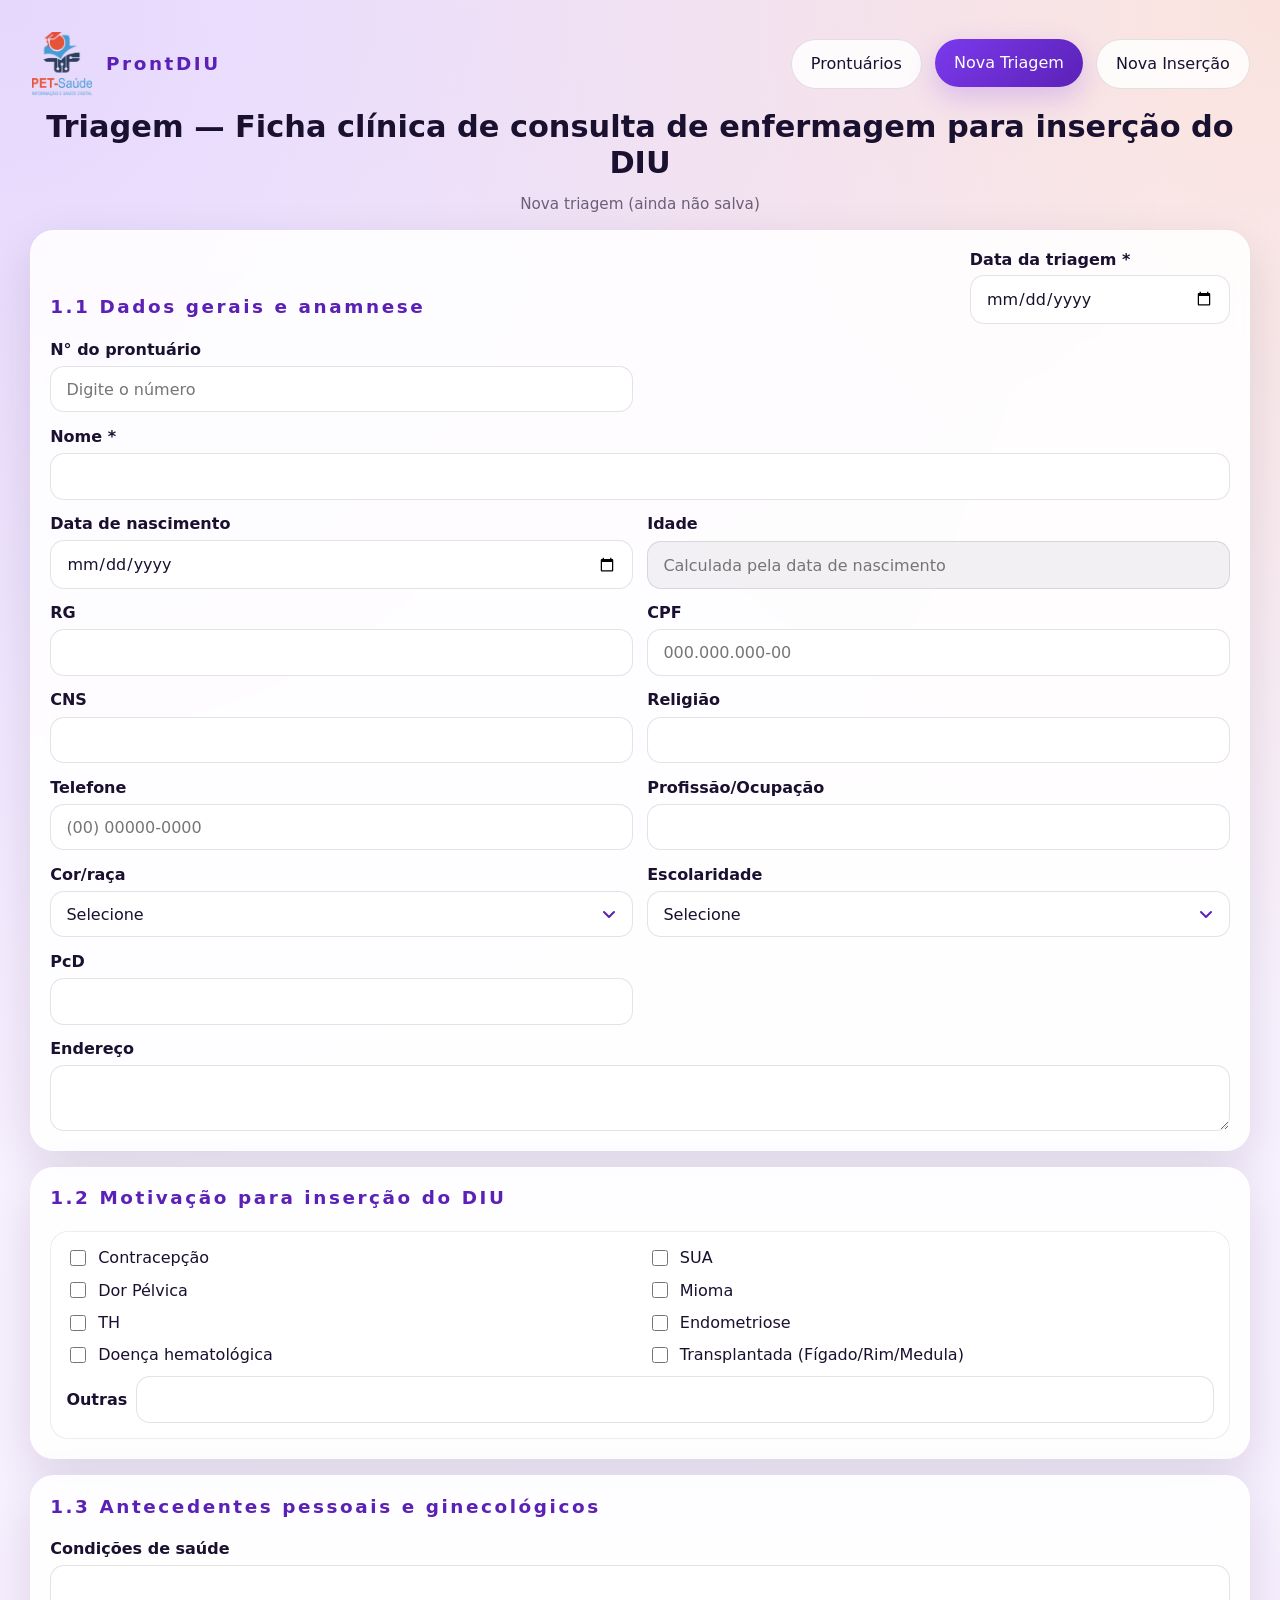
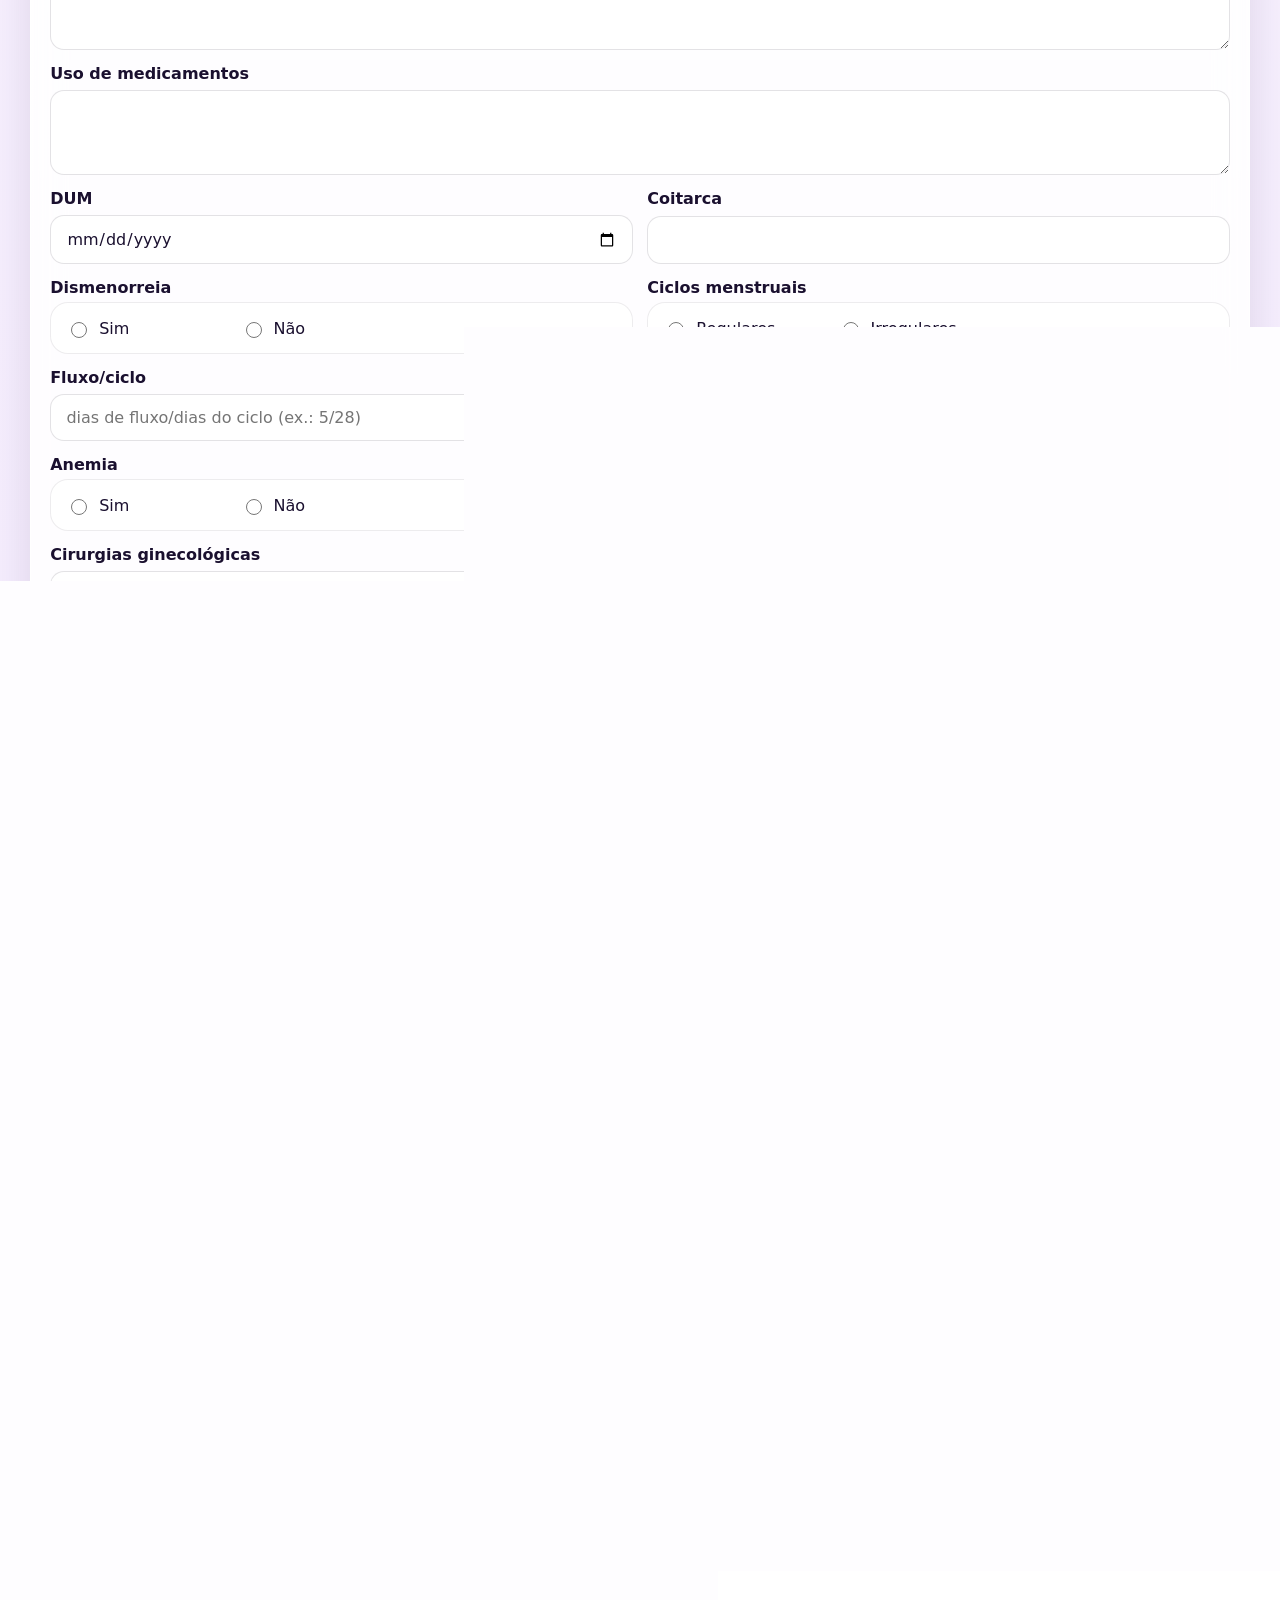
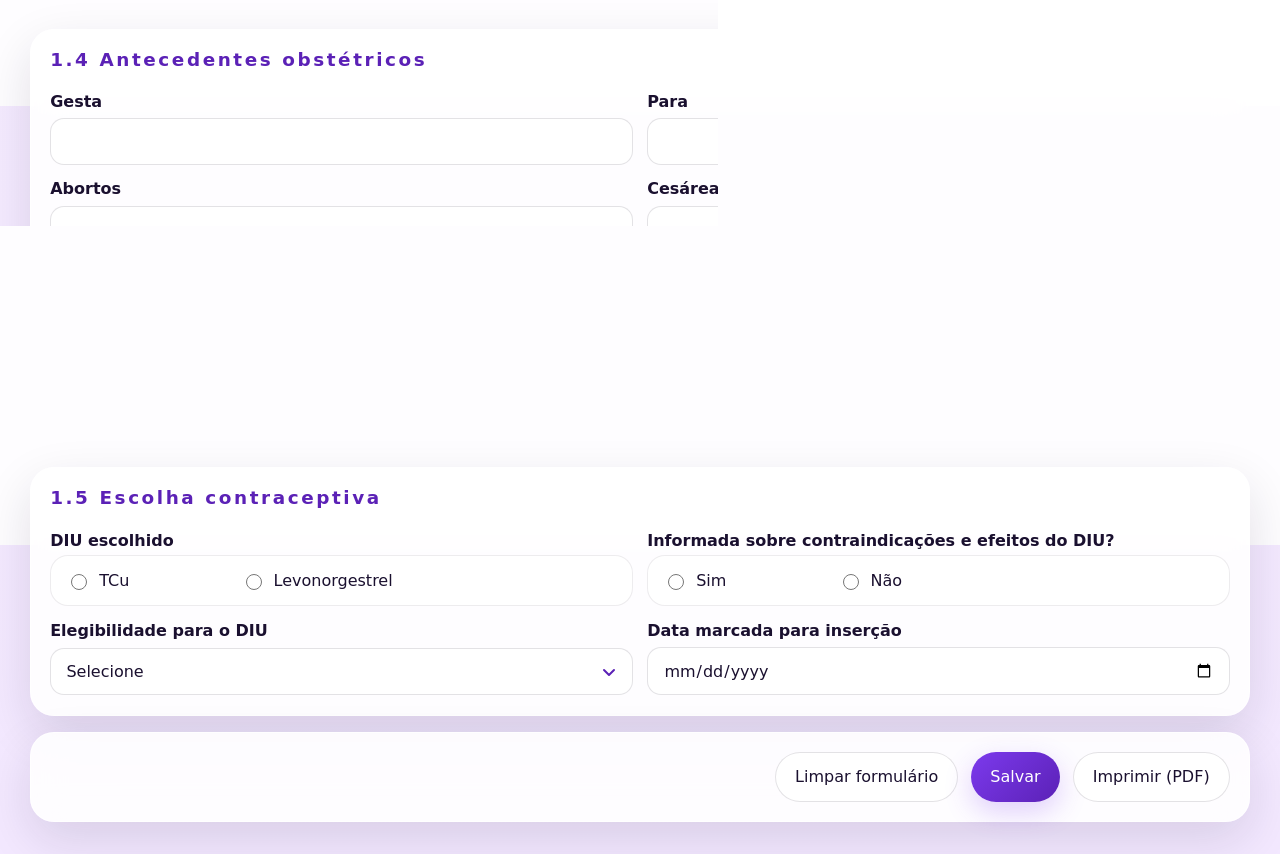
==== commit c887ea6e: "Campos numéricos na Inserção e na Triagem e opções exclusivas - Escala de dor (0 a 10), histerometri" ====
--- a/index.html
+++ b/index.html
@@ -47,11 +47,11 @@
           </div>
 
           <div class="grid two-cols">
-            <label><strong>N° do prontuário</strong><input type="text" name="recordNumber" inputmode="numeric" pattern="[0-9]*" placeholder="Digite o número" /></label>
+            <label><strong>N° do prontuário</strong><input type="text" name="recordNumber" placeholder="Digite o número" /></label>
             <label class="span-2"><strong>Nome *</strong><input type="text" name="patientName" required /></label>
             <label><strong>Data de nascimento</strong><input type="date" name="birthDate" /></label>
             <label><strong>Idade</strong><input type="number" name="age" min="0" readonly tabindex="-1" placeholder="Calculada pela data de nascimento" /></label>
-            <label><strong>RG</strong><input type="text" name="rg" inputmode="numeric" pattern="[0-9]*" /></label>
+            <label><strong>RG</strong><input type="text" name="rg" /></label>
             <label><strong>CPF</strong><input type="text" name="cpf" inputmode="numeric" autocomplete="off" placeholder="000.000.000-00" /></label>
             <label><strong>CNS</strong><input type="text" name="cns" inputmode="numeric" pattern="[0-9]*" /></label>
             <label><strong>Religião</strong><input type="text" name="religion" /></label>
@@ -278,10 +278,10 @@
             </div>
           </div>
           <div class="grid two-cols">
-            <label><strong>Gesta</strong><input type="text" name="gesta" /></label>
-            <label><strong>Para</strong><input type="text" name="para" /></label>
-            <label><strong>Abortos</strong><input type="text" name="abortions" /></label>
-            <label><strong>Cesáreas</strong><input type="text" name="cesareans" /></label>
+            <label><strong>Gesta</strong><input type="number" name="gesta" min="0" step="1" inputmode="numeric" /></label>
+            <label><strong>Para</strong><input type="number" name="para" min="0" step="1" inputmode="numeric" /></label>
+            <label><strong>Abortos</strong><input type="number" name="abortions" min="0" step="1" inputmode="numeric" /></label>
+            <label><strong>Cesáreas</strong><input type="number" name="cesareans" min="0" step="1" inputmode="numeric" /></label>
             <label><strong>Data do último parto</strong><input type="date" name="lastBirthDate" /></label>
             <label><strong>Data do último aborto</strong><input type="date" name="lastAbortionDate" /></label>
             
--- a/styles.css
+++ b/styles.css
@@ -334,6 +334,17 @@
   font-weight: 500;
 }
 
+/* PA: sistólica x diastólica lado a lado. */
+.bp-fields {
+  display: flex;
+  align-items: center;
+  gap: 0.5rem;
+}
+
+.bp-fields input {
+  min-width: 0;
+}
+
 .inline-field {
   display: grid;
   gap: 0.35rem;
